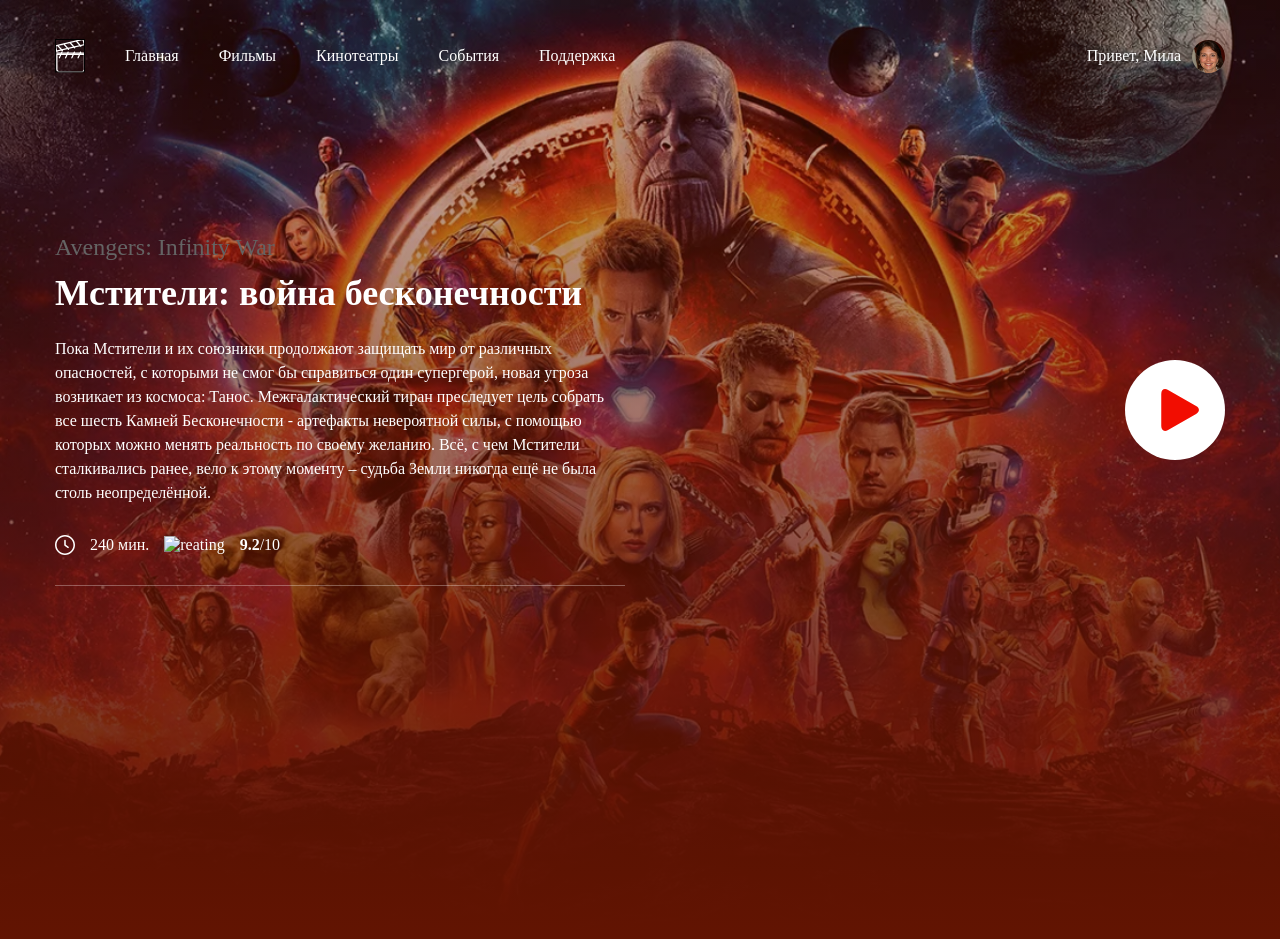
==== Cinema/index.html @ de807149 "first" ====
<!DOCTYPE html>
<html lang="ru">
<head>
    <meta charset="UTF-8">
    <meta name="viewport" content="width=device-width, initial-scale=1.0">
    <link rel="stylesheet" href="main.css">
    <link rel="stylesheet" href="normalize.css">
    <title>Кинотеатр</title>


</head>

<body>
    
    <header class="header">

        <img src="IMG/logo.svg" alt="logo">

        <nav class="nav-menu">

            <ul class="list">

                <li class="list-1">
                    <a href="">Главная</a>
                </li>

                <li class="list-1">
                    <a href="">Фильмы</a>
                </li>

                <li class="list-1">
                    <a href="">Кинотеатры</a>
                </li>

                <li class="list-1">
                    <a href="">События</a>
                </li>

                <li class="list-1">
                    <a href="">Поддержка</a>
                </li>

            </ul>

        </nav>

        <div class="user">

            <span>Привет, Мила</span>
            <img src="IMG/avatar.svg" alt="avatar" class="avatar">
        
        </div>

    </header>

    <section class="film">

        <div class="film-info">

                <span class="film-1">Avengers: Infinity War</span>
                <span class="film-name">Мстители: война бесконечности</span>
                <span class="film-text">Пока Мстители и их союзники продолжают защищать мир от различных опасностей, с
                    которыми не смог бы справиться один супергерой, новая угроза возникает из космоса: Танос.
                    Межгалактический тиран преследует цель собрать все шесть Камней Бесконечности - артефакты
                    невероятной силы, с помощью которых можно менять реальность по своему желанию. Всё, с чем Мстители
                    сталкивались ранее, вело к этому моменту – судьба Земли никогда ещё не была столь
                    неопределённой.</span>

                    <div class="clock-and-reating">
                    <img src="IMG/clock 1.svg" alt="clock-logo">
                    <span class="time-text">240 мин.</span>

                    <img src="IMG/imdb.svg" alt="reating">
                    <span class="reating"><b>9.2</b>/10</span>
                </div>
        </div>

            <div class="line">

            </div>

            <div class="choice">

            </div>

        </div>

            <a href="" class="play-button">
                <img src="IMG/play-button.svg" alt="play">
            </a>

            

    </section>

    
</body>

</html>
---- Cinema/main.css ----
body
{
    background-color: rgba(98, 20, 2, 1);
    min-height: 100vh;
    background: linear-gradient(0deg, rgb(98, 20, 2) 0%, rgba(98, 20, 2, 0.31) 95%), url(IMG/bg.png) no-repeat center top / cover; 
    font-family: Roboto;
}

.header
{
    display: flex;
    margin: auto;
    max-width: 1170px;
    align-items: center;
    justify-content: space-between;
    margin-top: 31px;
}

.list
{
    list-style-type: none;
    display: flex;
    margin-right: 25px;
    gap: 40px;

}

.nav-menu .list 
{
    list-style-type: none;

}

.list-1 a
{
    text-decoration: none;
    color: white;
}

.user
{
    color: white;
    display: flex;
    align-items: center;
    gap: 11px;
    margin-left: auto;
}

.film
{
    max-width: 1170px;         
    margin: 153px auto 0;      
    display: flex;
    flex-direction: row;
    justify-content: space-between; 
    align-items: center;       
}

.film-info
{
    display: flex;
    flex-direction: column;
}

.film-1 
{
    margin-bottom: 11px;
    font-size: 24px;
    color: rgb(100, 100, 100);
}

.film-name
{
    margin-bottom: 23px;
    font-weight: bold;
    font-size: 36px;
    color: white;
}

.film-text 
{
    max-width: 570px;
    font-size: 16px;
    line-height: 150%;
    color: white;
}

.play-button
{
    display: flex;
    align-items: center;
    justify-content: center;
    text-decoration: none; 
}

.clock-and-reating
{
    display: flex;
    align-items: center;
    gap: 15px;
    color: white;
    margin-top: 30px;
    padding-bottom: 30px; 
    border-bottom: 1px solid rgba(255, 255, 255, 0.3); 
    width: 100%;
}
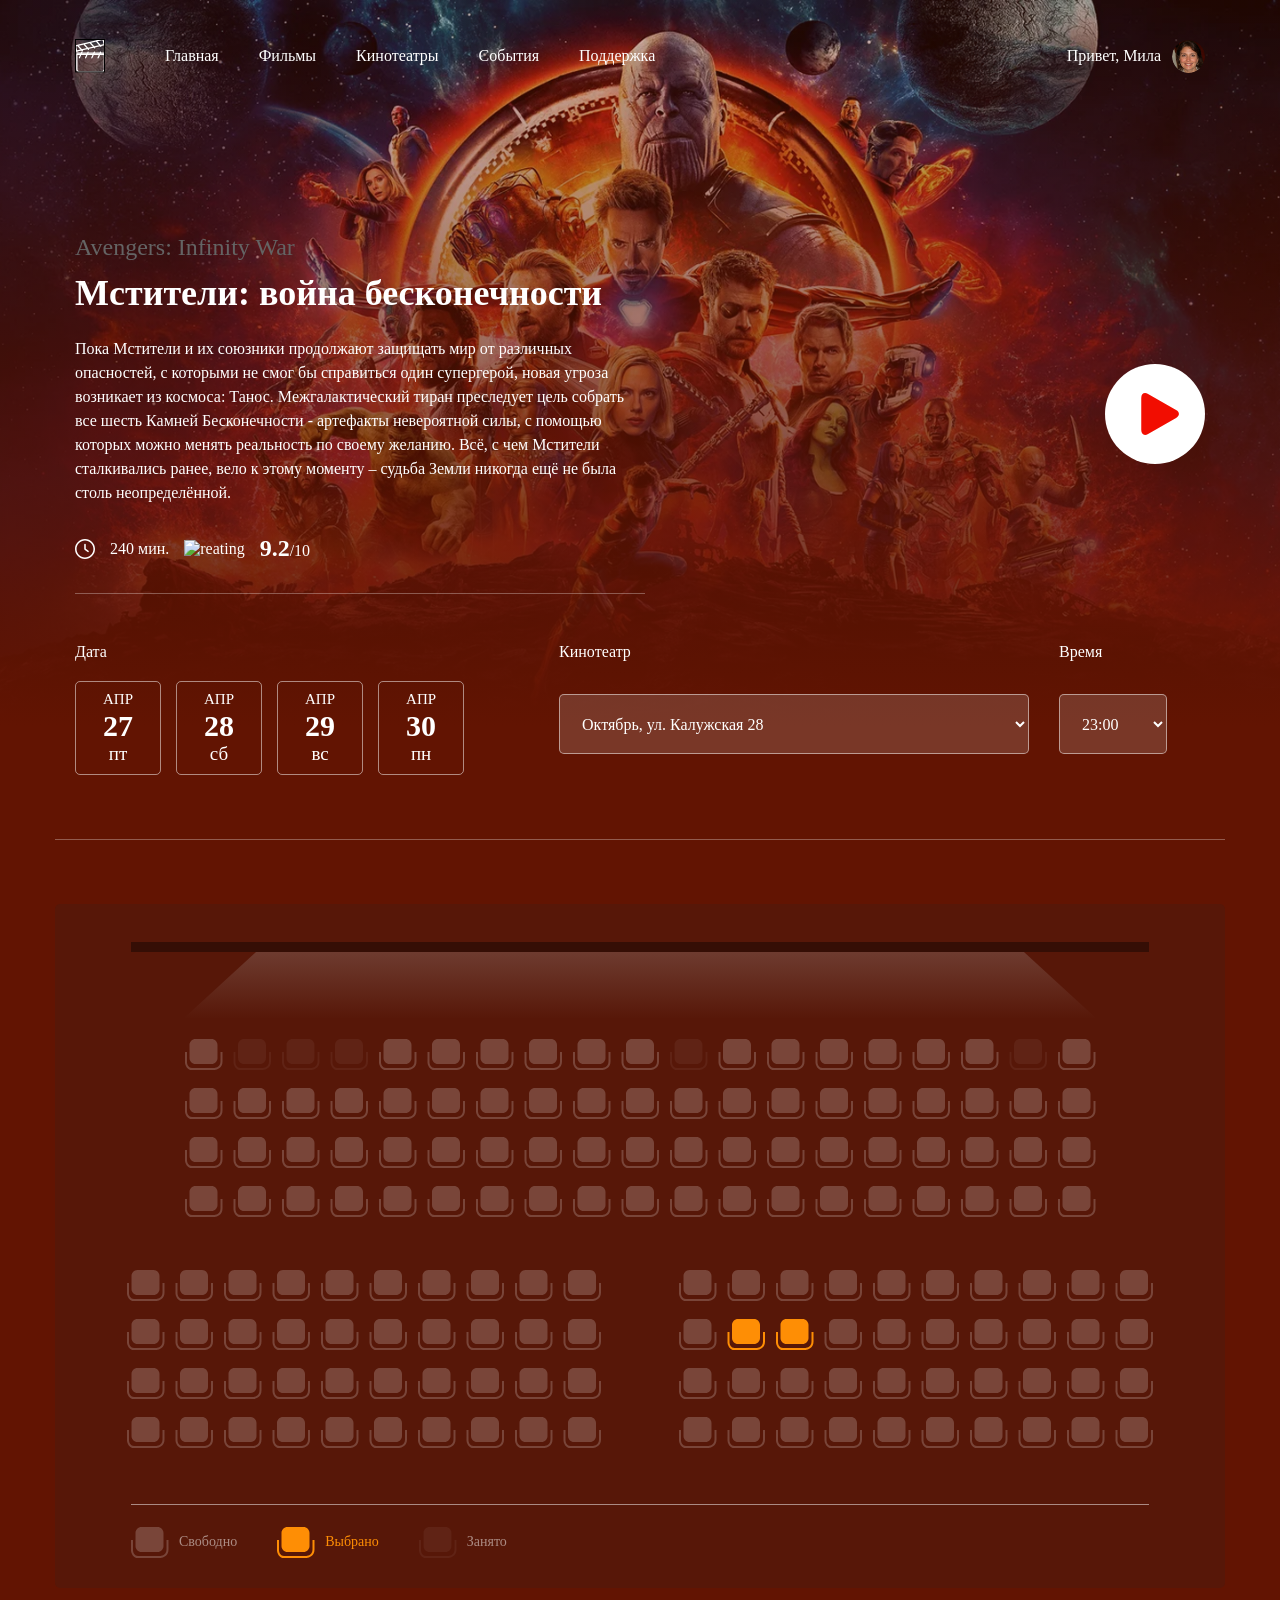
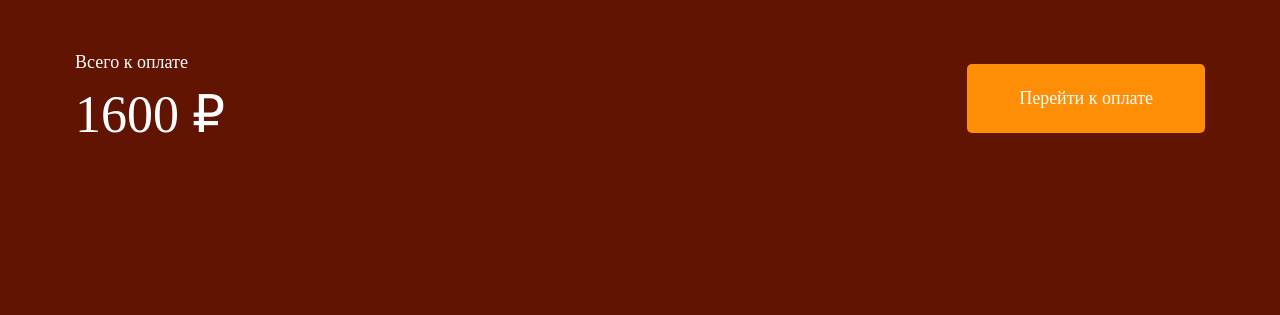
==== commit 34c776b1: "first" ====
--- a/Cinema/index.html
+++ b/Cinema/index.html
@@ -6,49 +6,57 @@
     <link rel="stylesheet" href="main.css">
     <link rel="stylesheet" href="normalize.css">
     <title>Кинотеатр</title>
-
-
 </head>
 
 <body>
-    
+
     <header class="header">
 
         <img src="IMG/logo.svg" alt="logo">
 
-        <nav class="nav-menu">
-
-            <ul class="list">
-
-                <li class="list-1">
-                    <a href="">Главная</a>
-                </li>
-
-                <li class="list-1">
-                    <a href="">Фильмы</a>
-                </li>
-
-                <li class="list-1">
-                    <a href="">Кинотеатры</a>
-                </li>
-
-                <li class="list-1">
-                    <a href="">События</a>
-                </li>
-
-                <li class="list-1">
-                    <a href="">Поддержка</a>
-                </li>
-
-            </ul>
-
-        </nav>
+        <input type="checkbox" id="burger-toggle" class="burger-toggle">
+
+        <label for="burger-toggle" class="burger">
+            <span></span>
+            <span></span>
+            <span></span>
+        </label>
+
+
+            <nav class="nav-menu">
+
+                <ul class="list">
+
+                    <li class="list-1">
+                        <a href="">Главная</a>
+                    </li>
+
+                    <li class="list-1">
+                        <a href="">Фильмы</a>
+                    </li>
+
+                    <li class="list-1">
+                        <a href="">Кинотеатры</a>
+                    </li>
+
+                    <li class="list-1">
+                        <a href="">События</a>
+                    </li>
+
+                    <li class="list-1">
+                        <a href="">Поддержка</a>
+                    </li>
+
+                </ul>
+
+            </nav>
+
 
         <div class="user">
 
             <span>Привет, Мила</span>
             <img src="IMG/avatar.svg" alt="avatar" class="avatar">
-        
+
         </div>
 
     </header>
@@ -57,43 +65,294 @@
 
         <div class="film-info">
 
-                <span class="film-1">Avengers: Infinity War</span>
-                <span class="film-name">Мстители: война бесконечности</span>
-                <span class="film-text">Пока Мстители и их союзники продолжают защищать мир от различных опасностей, с
-                    которыми не смог бы справиться один супергерой, новая угроза возникает из космоса: Танос.
-                    Межгалактический тиран преследует цель собрать все шесть Камней Бесконечности - артефакты
-                    невероятной силы, с помощью которых можно менять реальность по своему желанию. Всё, с чем Мстители
-                    сталкивались ранее, вело к этому моменту – судьба Земли никогда ещё не была столь
-                    неопределённой.</span>
-
-                    <div class="clock-and-reating">
-                    <img src="IMG/clock 1.svg" alt="clock-logo">
-                    <span class="time-text">240 мин.</span>
-
-                    <img src="IMG/imdb.svg" alt="reating">
-                    <span class="reating"><b>9.2</b>/10</span>
+            <span class="film-1">Avengers: Infinity War</span>
+            <span class="film-name">Мстители: война бесконечности</span>
+            <span class="film-text">Пока Мстители и их союзники продолжают защищать мир от различных опасностей, с
+                которыми не смог бы справиться один супергерой, новая угроза возникает из космоса: Танос.
+                Межгалактический тиран преследует цель собрать все шесть Камней Бесконечности - артефакты
+                невероятной силы, с помощью которых можно менять реальность по своему желанию. Всё, с чем Мстители
+                сталкивались ранее, вело к этому моменту – судьба Земли никогда ещё не была столь
+                неопределённой.</span>
+
+            <div class="clock-and-reating">
+                <img src="IMG/clock 1.svg" alt="clock-logo">
+                <span class="time-text">240 мин.</span>
+
+                <img src="IMG/imdb.svg" alt="reating">
+                <span class="reating"><b>9.2</b>/10</span>
+            </div>
+
+        </div>
+
+        <a href="" class="play-button">
+            <img src="IMG/play-button.svg" alt="play">
+        </a>
+
+    </section>
+
+    <section class="choice">
+
+        <div class="date">
+
+            <span class="date-title">Дата</span>
+
+            <div class="date-list">
+
+                <div class="date-item">
+                    <span class="date-month">АПР</span>
+                    <span class="date-number">27</span>
+                    <span class="date-day">пт</span>
                 </div>
-        </div>
-
-            <div class="line">
-
-            </div>
-
-            <div class="choice">
-
-            </div>
-
-        </div>
-
-            <a href="" class="play-button">
-                <img src="IMG/play-button.svg" alt="play">
-            </a>
-
-            
+
+                <div class="date-item">
+                    <span class="date-month">АПР</span>
+                    <span class="date-number">28</span>
+                    <span class="date-day">сб</span>
+                </div>
+
+                <div class="date-item">
+                    <span class="date-month">АПР</span>
+                    <span class="date-number">29</span>
+                    <span class="date-day">вс</span>
+                </div>
+
+                <div class="date-item">
+                    <span class="date-month">АПР</span>
+                    <span class="date-number">30</span>
+                    <span class="date-day">пн</span>
+                </div>
+
+            </div>
+
+        </div>
+
+        <div class="select-group">
+
+            <div class="select-item">
+                <span class="select-title">Кинотеатр</span>
+                <select class="select-cinema" name="cinema">
+                    <option>Октябрь, ул. Калужская 28</option>
+                    <option>Лодзь, ул. Ленина, 23</option>
+                    <option>Кит, ул. Дипсиково, 228</option>
+                    <option>Питушалгин, ул. Кумачёва-Савельево, 228</option>
+                </select>
+            </div>
+
+            <div class="select-item">
+                <span class="select-title">Время</span>
+                <select class="select-time" name="time">
+                    <option>23:00</option>
+                    <option>02:00</option>
+                    <option>15:00</option>
+                    <option>17:30</option>
+                </select>
+            </div>
+
+        </div>
 
     </section>
 
-    
+
+    <div class="scheme container">
+        <svg class="scheme__svg" viewBox="0 0 1170 600" fill="none" xmlns="http://www.w3.org/2000/svg">
+<path class="light" d="M128 115L201.04 48H968.96L1042 115H128Z" fill="url(#paint0_linear)"/>
+<line x1="76" y1="43" x2="1094" y2="43" stroke="black" stroke-opacity="0.39" stroke-width="10"/>
+<path d="M130 158.5C130 158.526 130.001 158.551 130.003 158.577C130.096 159.791 130.537 161.596 131.588 163.128C132.666 164.699 134.409 166 137 166H159.5C159.524 166 159.548 165.999 159.571 165.997C160.899 165.903 162.851 165.373 164.496 164.072C166.181 162.738 167.5 160.622 167.5 157.5V148H165.5V157.5C165.5 159.978 164.486 161.529 163.254 162.503C161.996 163.499 160.469 163.921 159.463 164H137C135.191 164 134.018 163.134 133.237 161.997C132.44 160.835 132.08 159.413 132 158.46V148H130V158.5ZM156.5 135H140.5C137.186 135 134.5 137.686 134.5 141V154C134.5 157.314 137.186 160 140.5 160H156.5C159.814 160 162.5 157.314 162.5 154V141C162.5 137.686 159.814 135 156.5 135Z"/>
+<path class="booked" d="M178.5 158.5C178.5 158.526 178.501 158.551 178.503 158.577C178.596 159.791 179.037 161.596 180.088 163.128C181.166 164.699 182.909 166 185.5 166H208C208.024 166 208.048 165.999 208.071 165.997C209.399 165.903 211.351 165.373 212.996 164.072C214.681 162.738 216 160.622 216 157.5V148H214V157.5C214 159.978 212.986 161.529 211.754 162.503C210.496 163.499 208.969 163.921 207.963 164H185.5C183.691 164 182.518 163.134 181.737 161.997C180.94 160.835 180.58 159.413 180.5 158.46V148H178.5V158.5ZM205 135H189C185.686 135 183 137.686 183 141V154C183 157.314 185.686 160 189 160H205C208.314 160 211 157.314 211 154V141C211 137.686 208.314 135 205 135Z"/>
+<path class="booked" d="M227 158.5C227 158.526 227.001 158.551 227.003 158.577C227.096 159.791 227.537 161.596 228.588 163.128C229.666 164.699 231.409 166 234 166H256.5C256.524 166 256.548 165.999 256.571 165.997C257.899 165.903 259.851 165.373 261.496 164.072C263.181 162.738 264.5 160.622 264.5 157.5V148H262.5V157.5C262.5 159.978 261.486 161.529 260.254 162.503C258.996 163.499 257.469 163.921 256.463 164H234C232.191 164 231.018 163.134 230.237 161.997C229.44 160.835 229.08 159.413 229 158.46V148H227V158.5ZM253.5 135H237.5C234.186 135 231.5 137.686 231.5 141V154C231.5 157.314 234.186 160 237.5 160H253.5C256.814 160 259.5 157.314 259.5 154V141C259.5 137.686 256.814 135 253.5 135Z"/>
+<path class="booked" d="M275.5 158.5C275.5 158.526 275.501 158.551 275.503 158.577C275.596 159.791 276.037 161.596 277.088 163.128C278.166 164.699 279.909 166 282.5 166H305C305.024 166 305.048 165.999 305.071 165.997C306.399 165.903 308.351 165.373 309.996 164.072C311.681 162.738 313 160.622 313 157.5V148H311V157.5C311 159.978 309.986 161.529 308.754 162.503C307.496 163.499 305.969 163.921 304.963 164H282.5C280.691 164 279.518 163.134 278.737 161.997C277.94 160.835 277.58 159.413 277.5 158.46V148H275.5V158.5ZM302 135H286C282.686 135 280 137.686 280 141V154C280 157.314 282.686 160 286 160H302C305.314 160 308 157.314 308 154V141C308 137.686 305.314 135 302 135Z"/>
+<path d="M324 158.5C324 158.526 324.001 158.551 324.003 158.577C324.096 159.791 324.537 161.596 325.588 163.128C326.666 164.699 328.409 166 331 166H353.5C353.524 166 353.548 165.999 353.571 165.997C354.899 165.903 356.851 165.373 358.496 164.072C360.181 162.738 361.5 160.622 361.5 157.5V148H359.5V157.5C359.5 159.978 358.486 161.529 357.254 162.503C355.996 163.499 354.469 163.921 353.463 164H331C329.191 164 328.018 163.134 327.237 161.997C326.44 160.835 326.08 159.413 326 158.46V148H324V158.5ZM350.5 135H334.5C331.186 135 328.5 137.686 328.5 141V154C328.5 157.314 331.186 160 334.5 160H350.5C353.814 160 356.5 157.314 356.5 154V141C356.5 137.686 353.814 135 350.5 135Z"/>
+<path d="M372.5 158.5C372.5 158.526 372.501 158.551 372.503 158.577C372.596 159.791 373.037 161.596 374.088 163.128C375.166 164.699 376.909 166 379.5 166H402C402.024 166 402.048 165.999 402.071 165.997C403.399 165.903 405.351 165.373 406.996 164.072C408.681 162.738 410 160.622 410 157.5V148H408V157.5C408 159.978 406.986 161.529 405.754 162.503C404.496 163.499 402.969 163.921 401.963 164H379.5C377.691 164 376.518 163.134 375.737 161.997C374.94 160.835 374.58 159.413 374.5 158.46V148H372.5V158.5ZM399 135H383C379.686 135 377 137.686 377 141V154C377 157.314 379.686 160 383 160H399C402.314 160 405 157.314 405 154V141C405 137.686 402.314 135 399 135Z"/>
+<path d="M421 158.5C421 158.526 421.001 158.551 421.003 158.577C421.096 159.791 421.537 161.596 422.588 163.128C423.666 164.699 425.409 166 428 166H450.5C450.524 166 450.548 165.999 450.571 165.997C451.899 165.903 453.851 165.373 455.496 164.072C457.181 162.738 458.5 160.622 458.5 157.5V148H456.5V157.5C456.5 159.978 455.486 161.529 454.254 162.503C452.996 163.499 451.469 163.921 450.463 164H428C426.191 164 425.018 163.134 424.237 161.997C423.44 160.835 423.08 159.413 423 158.46V148H421V158.5ZM447.5 135H431.5C428.186 135 425.5 137.686 425.5 141V154C425.5 157.314 428.186 160 431.5 160H447.5C450.814 160 453.5 157.314 453.5 154V141C453.5 137.686 450.814 135 447.5 135Z"/>
+<path d="M469.5 158.5C469.5 158.526 469.501 158.551 469.503 158.577C469.596 159.791 470.037 161.596 471.088 163.128C472.166 164.699 473.909 166 476.5 166H499C499.024 166 499.048 165.999 499.071 165.997C500.399 165.903 502.351 165.373 503.996 164.072C505.681 162.738 507 160.622 507 157.5V148H505V157.5C505 159.978 503.986 161.529 502.754 162.503C501.496 163.499 499.969 163.921 498.963 164H476.5C474.691 164 473.518 163.134 472.737 161.997C471.94 160.835 471.58 159.413 471.5 158.46V148H469.5V158.5ZM496 135H480C476.686 135 474 137.686 474 141V154C474 157.314 476.686 160 480 160H496C499.314 160 502 157.314 502 154V141C502 137.686 499.314 135 496 135Z"/>
+<path d="M518 158.5C518 158.526 518.001 158.551 518.003 158.577C518.096 159.791 518.537 161.596 519.588 163.128C520.666 164.699 522.409 166 525 166H547.5C547.524 166 547.548 165.999 547.571 165.997C548.899 165.903 550.851 165.373 552.496 164.072C554.181 162.738 555.5 160.622 555.5 157.5V148H553.5V157.5C553.5 159.978 552.486 161.529 551.254 162.503C549.996 163.499 548.469 163.921 547.463 164H525C523.191 164 522.018 163.134 521.237 161.997C520.44 160.835 520.08 159.413 520 158.46V148H518V158.5ZM544.5 135H528.5C525.186 135 522.5 137.686 522.5 141V154C522.5 157.314 525.186 160 528.5 160H544.5C547.814 160 550.5 157.314 550.5 154V141C550.5 137.686 547.814 135 544.5 135Z"/>
+<path d="M566.5 158.5C566.5 158.526 566.501 158.551 566.503 158.577C566.596 159.791 567.037 161.596 568.088 163.128C569.166 164.699 570.909 166 573.5 166H596C596.024 166 596.048 165.999 596.071 165.997C597.399 165.903 599.351 165.373 600.996 164.072C602.681 162.738 604 160.622 604 157.5V148H602V157.5C602 159.978 600.986 161.529 599.754 162.503C598.496 163.499 596.969 163.921 595.963 164H573.5C571.691 164 570.518 163.134 569.737 161.997C568.94 160.835 568.58 159.413 568.5 158.46V148H566.5V158.5ZM593 135H577C573.686 135 571 137.686 571 141V154C571 157.314 573.686 160 577 160H593C596.314 160 599 157.314 599 154V141C599 137.686 596.314 135 593 135Z"/>
+<path class="booked" d="M615 158.5C615 158.526 615.001 158.551 615.003 158.577C615.096 159.791 615.537 161.596 616.588 163.128C617.666 164.699 619.409 166 622 166H644.5C644.524 166 644.548 165.999 644.571 165.997C645.899 165.903 647.851 165.373 649.496 164.072C651.181 162.738 652.5 160.622 652.5 157.5V148H650.5V157.5C650.5 159.978 649.486 161.529 648.254 162.503C646.996 163.499 645.469 163.921 644.463 164H622C620.191 164 619.018 163.134 618.237 161.997C617.44 160.835 617.08 159.413 617 158.46V148H615V158.5ZM641.5 135H625.5C622.186 135 619.5 137.686 619.5 141V154C619.5 157.314 622.186 160 625.5 160H641.5C644.814 160 647.5 157.314 647.5 154V141C647.5 137.686 644.814 135 641.5 135Z"/>
+<path d="M663.5 158.5C663.5 158.526 663.501 158.551 663.503 158.577C663.596 159.791 664.037 161.596 665.088 163.128C666.166 164.699 667.909 166 670.5 166H693C693.024 166 693.048 165.999 693.071 165.997C694.399 165.903 696.351 165.373 697.996 164.072C699.681 162.738 701 160.622 701 157.5V148H699V157.5C699 159.978 697.986 161.529 696.754 162.503C695.496 163.499 693.969 163.921 692.963 164H670.5C668.691 164 667.518 163.134 666.737 161.997C665.94 160.835 665.58 159.413 665.5 158.46V148H663.5V158.5ZM690 135H674C670.686 135 668 137.686 668 141V154C668 157.314 670.686 160 674 160H690C693.314 160 696 157.314 696 154V141C696 137.686 693.314 135 690 135Z"/>
+<path d="M712 158.5C712 158.526 712.001 158.551 712.003 158.577C712.096 159.791 712.537 161.596 713.588 163.128C714.666 164.699 716.409 166 719 166H741.5C741.524 166 741.548 165.999 741.571 165.997C742.899 165.903 744.851 165.373 746.496 164.072C748.181 162.738 749.5 160.622 749.5 157.5V148H747.5V157.5C747.5 159.978 746.486 161.529 745.254 162.503C743.996 163.499 742.469 163.921 741.463 164H719C717.191 164 716.018 163.134 715.237 161.997C714.44 160.835 714.08 159.413 714 158.46V148H712V158.5ZM738.5 135H722.5C719.186 135 716.5 137.686 716.5 141V154C716.5 157.314 719.186 160 722.5 160H738.5C741.814 160 744.5 157.314 744.5 154V141C744.5 137.686 741.814 135 738.5 135Z"/>
+<path d="M760.5 158.5C760.5 158.526 760.501 158.551 760.503 158.577C760.596 159.791 761.037 161.596 762.088 163.128C763.166 164.699 764.909 166 767.5 166H790C790.024 166 790.048 165.999 790.071 165.997C791.399 165.903 793.351 165.373 794.996 164.072C796.681 162.738 798 160.622 798 157.5V148H796V157.5C796 159.978 794.986 161.529 793.754 162.503C792.496 163.499 790.969 163.921 789.963 164H767.5C765.691 164 764.518 163.134 763.737 161.997C762.94 160.835 762.58 159.413 762.5 158.46V148H760.5V158.5ZM787 135H771C767.686 135 765 137.686 765 141V154C765 157.314 767.686 160 771 160H787C790.314 160 793 157.314 793 154V141C793 137.686 790.314 135 787 135Z"/>
+<path d="M809 158.5C809 158.526 809.001 158.551 809.003 158.577C809.096 159.791 809.537 161.596 810.588 163.128C811.666 164.699 813.409 166 816 166H838.5C838.524 166 838.548 165.999 838.571 165.997C839.899 165.903 841.851 165.373 843.496 164.072C845.181 162.738 846.5 160.622 846.5 157.5V148H844.5V157.5C844.5 159.978 843.486 161.529 842.254 162.503C840.996 163.499 839.469 163.921 838.463 164H816C814.191 164 813.018 163.134 812.237 161.997C811.44 160.835 811.08 159.413 811 158.46V148H809V158.5ZM835.5 135H819.5C816.186 135 813.5 137.686 813.5 141V154C813.5 157.314 816.186 160 819.5 160H835.5C838.814 160 841.5 157.314 841.5 154V141C841.5 137.686 838.814 135 835.5 135Z"/>
+<path d="M857.5 158.5C857.5 158.526 857.501 158.551 857.503 158.577C857.596 159.791 858.037 161.596 859.088 163.128C860.166 164.699 861.909 166 864.5 166H887C887.024 166 887.048 165.999 887.071 165.997C888.399 165.903 890.351 165.373 891.996 164.072C893.681 162.738 895 160.622 895 157.5V148H893V157.5C893 159.978 891.986 161.529 890.754 162.503C889.496 163.499 887.969 163.921 886.963 164H864.5C862.691 164 861.518 163.134 860.737 161.997C859.94 160.835 859.58 159.413 859.5 158.46V148H857.5V158.5ZM884 135H868C864.686 135 862 137.686 862 141V154C862 157.314 864.686 160 868 160H884C887.314 160 890 157.314 890 154V141C890 137.686 887.314 135 884 135Z"/>
+<path d="M906 158.5C906 158.526 906.001 158.551 906.003 158.577C906.096 159.791 906.537 161.596 907.588 163.128C908.666 164.699 910.409 166 913 166H935.5C935.524 166 935.548 165.999 935.571 165.997C936.899 165.903 938.851 165.373 940.496 164.072C942.181 162.738 943.5 160.622 943.5 157.5V148H941.5V157.5C941.5 159.978 940.486 161.529 939.254 162.503C937.996 163.499 936.469 163.921 935.463 164H913C911.191 164 910.018 163.134 909.237 161.997C908.44 160.835 908.08 159.413 908 158.46V148H906V158.5ZM932.5 135H916.5C913.186 135 910.5 137.686 910.5 141V154C910.5 157.314 913.186 160 916.5 160H932.5C935.814 160 938.5 157.314 938.5 154V141C938.5 137.686 935.814 135 932.5 135Z"/>
+<path class="booked" d="M954.5 158.5C954.5 158.526 954.501 158.551 954.503 158.577C954.596 159.791 955.037 161.596 956.088 163.128C957.166 164.699 958.909 166 961.5 166H984C984.024 166 984.048 165.999 984.071 165.997C985.399 165.903 987.351 165.373 988.996 164.072C990.681 162.738 992 160.622 992 157.5V148H990V157.5C990 159.978 988.986 161.529 987.754 162.503C986.496 163.499 984.969 163.921 983.963 164H961.5C959.691 164 958.518 163.134 957.737 161.997C956.94 160.835 956.58 159.413 956.5 158.46V148H954.5V158.5ZM981 135H965C961.686 135 959 137.686 959 141V154C959 157.314 961.686 160 965 160H981C984.314 160 987 157.314 987 154V141C987 137.686 984.314 135 981 135Z"/>
+<path d="M1003 158.5C1003 158.526 1003 158.551 1003 158.577C1003.1 159.791 1003.54 161.596 1004.59 163.128C1005.67 164.699 1007.41 166 1010 166H1032.5C1032.52 166 1032.55 165.999 1032.57 165.997C1033.9 165.903 1035.85 165.373 1037.5 164.072C1039.18 162.738 1040.5 160.622 1040.5 157.5V148H1038.5V157.5C1038.5 159.978 1037.49 161.529 1036.25 162.503C1035 163.499 1033.47 163.921 1032.46 164H1010C1008.19 164 1007.02 163.134 1006.24 161.997C1005.44 160.835 1005.08 159.413 1005 158.46V148H1003V158.5ZM1029.5 135H1013.5C1010.19 135 1007.5 137.686 1007.5 141V154C1007.5 157.314 1010.19 160 1013.5 160H1029.5C1032.81 160 1035.5 157.314 1035.5 154V141C1035.5 137.686 1032.81 135 1029.5 135Z"/>
+<path d="M130 207.5C130 207.526 130.001 207.551 130.003 207.577C130.096 208.791 130.537 210.596 131.588 212.128C132.666 213.699 134.409 215 137 215H159.5C159.524 215 159.548 214.999 159.571 214.997C160.899 214.903 162.851 214.373 164.496 213.072C166.181 211.738 167.5 209.622 167.5 206.5V197H165.5V206.5C165.5 208.978 164.486 210.529 163.254 211.503C161.996 212.499 160.469 212.921 159.463 213H137C135.191 213 134.018 212.134 133.237 210.997C132.44 209.835 132.08 208.413 132 207.46V197H130V207.5ZM156.5 184H140.5C137.186 184 134.5 186.686 134.5 190V203C134.5 206.314 137.186 209 140.5 209H156.5C159.814 209 162.5 206.314 162.5 203V190C162.5 186.686 159.814 184 156.5 184Z"/>
+<path d="M178.5 207.5C178.5 207.526 178.501 207.551 178.503 207.577C178.596 208.791 179.037 210.596 180.088 212.128C181.166 213.699 182.909 215 185.5 215H208C208.024 215 208.048 214.999 208.071 214.997C209.399 214.903 211.351 214.373 212.996 213.072C214.681 211.738 216 209.622 216 206.5V197H214V206.5C214 208.978 212.986 210.529 211.754 211.503C210.496 212.499 208.969 212.921 207.963 213H185.5C183.691 213 182.518 212.134 181.737 210.997C180.94 209.835 180.58 208.413 180.5 207.46V197H178.5V207.5ZM205 184H189C185.686 184 183 186.686 183 190V203C183 206.314 185.686 209 189 209H205C208.314 209 211 206.314 211 203V190C211 186.686 208.314 184 205 184Z"/>
+<path d="M227 207.5C227 207.526 227.001 207.551 227.003 207.577C227.096 208.791 227.537 210.596 228.588 212.128C229.666 213.699 231.409 215 234 215H256.5C256.524 215 256.548 214.999 256.571 214.997C257.899 214.903 259.851 214.373 261.496 213.072C263.181 211.738 264.5 209.622 264.5 206.5V197H262.5V206.5C262.5 208.978 261.486 210.529 260.254 211.503C258.996 212.499 257.469 212.921 256.463 213H234C232.191 213 231.018 212.134 230.237 210.997C229.44 209.835 229.08 208.413 229 207.46V197H227V207.5ZM253.5 184H237.5C234.186 184 231.5 186.686 231.5 190V203C231.5 206.314 234.186 209 237.5 209H253.5C256.814 209 259.5 206.314 259.5 203V190C259.5 186.686 256.814 184 253.5 184Z"/>
+<path d="M275.5 207.5C275.5 207.526 275.501 207.551 275.503 207.577C275.596 208.791 276.037 210.596 277.088 212.128C278.166 213.699 279.909 215 282.5 215H305C305.024 215 305.048 214.999 305.071 214.997C306.399 214.903 308.351 214.373 309.996 213.072C311.681 211.738 313 209.622 313 206.5V197H311V206.5C311 208.978 309.986 210.529 308.754 211.503C307.496 212.499 305.969 212.921 304.963 213H282.5C280.691 213 279.518 212.134 278.737 210.997C277.94 209.835 277.58 208.413 277.5 207.46V197H275.5V207.5ZM302 184H286C282.686 184 280 186.686 280 190V203C280 206.314 282.686 209 286 209H302C305.314 209 308 206.314 308 203V190C308 186.686 305.314 184 302 184Z"/>
+<path d="M324 207.5C324 207.526 324.001 207.551 324.003 207.577C324.096 208.791 324.537 210.596 325.588 212.128C326.666 213.699 328.409 215 331 215H353.5C353.524 215 353.548 214.999 353.571 214.997C354.899 214.903 356.851 214.373 358.496 213.072C360.181 211.738 361.5 209.622 361.5 206.5V197H359.5V206.5C359.5 208.978 358.486 210.529 357.254 211.503C355.996 212.499 354.469 212.921 353.463 213H331C329.191 213 328.018 212.134 327.237 210.997C326.44 209.835 326.08 208.413 326 207.46V197H324V207.5ZM350.5 184H334.5C331.186 184 328.5 186.686 328.5 190V203C328.5 206.314 331.186 209 334.5 209H350.5C353.814 209 356.5 206.314 356.5 203V190C356.5 186.686 353.814 184 350.5 184Z"/>
+<path d="M372.5 207.5C372.5 207.526 372.501 207.551 372.503 207.577C372.596 208.791 373.037 210.596 374.088 212.128C375.166 213.699 376.909 215 379.5 215H402C402.024 215 402.048 214.999 402.071 214.997C403.399 214.903 405.351 214.373 406.996 213.072C408.681 211.738 410 209.622 410 206.5V197H408V206.5C408 208.978 406.986 210.529 405.754 211.503C404.496 212.499 402.969 212.921 401.963 213H379.5C377.691 213 376.518 212.134 375.737 210.997C374.94 209.835 374.58 208.413 374.5 207.46V197H372.5V207.5ZM399 184H383C379.686 184 377 186.686 377 190V203C377 206.314 379.686 209 383 209H399C402.314 209 405 206.314 405 203V190C405 186.686 402.314 184 399 184Z"/>
+<path d="M421 207.5C421 207.526 421.001 207.551 421.003 207.577C421.096 208.791 421.537 210.596 422.588 212.128C423.666 213.699 425.409 215 428 215H450.5C450.524 215 450.548 214.999 450.571 214.997C451.899 214.903 453.851 214.373 455.496 213.072C457.181 211.738 458.5 209.622 458.5 206.5V197H456.5V206.5C456.5 208.978 455.486 210.529 454.254 211.503C452.996 212.499 451.469 212.921 450.463 213H428C426.191 213 425.018 212.134 424.237 210.997C423.44 209.835 423.08 208.413 423 207.46V197H421V207.5ZM447.5 184H431.5C428.186 184 425.5 186.686 425.5 190V203C425.5 206.314 428.186 209 431.5 209H447.5C450.814 209 453.5 206.314 453.5 203V190C453.5 186.686 450.814 184 447.5 184Z"/>
+<path d="M469.5 207.5C469.5 207.526 469.501 207.551 469.503 207.577C469.596 208.791 470.037 210.596 471.088 212.128C472.166 213.699 473.909 215 476.5 215H499C499.024 215 499.048 214.999 499.071 214.997C500.399 214.903 502.351 214.373 503.996 213.072C505.681 211.738 507 209.622 507 206.5V197H505V206.5C505 208.978 503.986 210.529 502.754 211.503C501.496 212.499 499.969 212.921 498.963 213H476.5C474.691 213 473.518 212.134 472.737 210.997C471.94 209.835 471.58 208.413 471.5 207.46V197H469.5V207.5ZM496 184H480C476.686 184 474 186.686 474 190V203C474 206.314 476.686 209 480 209H496C499.314 209 502 206.314 502 203V190C502 186.686 499.314 184 496 184Z"/>
+<path d="M518 207.5C518 207.526 518.001 207.551 518.003 207.577C518.096 208.791 518.537 210.596 519.588 212.128C520.666 213.699 522.409 215 525 215H547.5C547.524 215 547.548 214.999 547.571 214.997C548.899 214.903 550.851 214.373 552.496 213.072C554.181 211.738 555.5 209.622 555.5 206.5V197H553.5V206.5C553.5 208.978 552.486 210.529 551.254 211.503C549.996 212.499 548.469 212.921 547.463 213H525C523.191 213 522.018 212.134 521.237 210.997C520.44 209.835 520.08 208.413 520 207.46V197H518V207.5ZM544.5 184H528.5C525.186 184 522.5 186.686 522.5 190V203C522.5 206.314 525.186 209 528.5 209H544.5C547.814 209 550.5 206.314 550.5 203V190C550.5 186.686 547.814 184 544.5 184Z"/>
+<path d="M566.5 207.5C566.5 207.526 566.501 207.551 566.503 207.577C566.596 208.791 567.037 210.596 568.088 212.128C569.166 213.699 570.909 215 573.5 215H596C596.024 215 596.048 214.999 596.071 214.997C597.399 214.903 599.351 214.373 600.996 213.072C602.681 211.738 604 209.622 604 206.5V197H602V206.5C602 208.978 600.986 210.529 599.754 211.503C598.496 212.499 596.969 212.921 595.963 213H573.5C571.691 213 570.518 212.134 569.737 210.997C568.94 209.835 568.58 208.413 568.5 207.46V197H566.5V207.5ZM593 184H577C573.686 184 571 186.686 571 190V203C571 206.314 573.686 209 577 209H593C596.314 209 599 206.314 599 203V190C599 186.686 596.314 184 593 184Z"/>
+<path d="M615 207.5C615 207.526 615.001 207.551 615.003 207.577C615.096 208.791 615.537 210.596 616.588 212.128C617.666 213.699 619.409 215 622 215H644.5C644.524 215 644.548 214.999 644.571 214.997C645.899 214.903 647.851 214.373 649.496 213.072C651.181 211.738 652.5 209.622 652.5 206.5V197H650.5V206.5C650.5 208.978 649.486 210.529 648.254 211.503C646.996 212.499 645.469 212.921 644.463 213H622C620.191 213 619.018 212.134 618.237 210.997C617.44 209.835 617.08 208.413 617 207.46V197H615V207.5ZM641.5 184H625.5C622.186 184 619.5 186.686 619.5 190V203C619.5 206.314 622.186 209 625.5 209H641.5C644.814 209 647.5 206.314 647.5 203V190C647.5 186.686 644.814 184 641.5 184Z"/>
+<path d="M663.5 207.5C663.5 207.526 663.501 207.551 663.503 207.577C663.596 208.791 664.037 210.596 665.088 212.128C666.166 213.699 667.909 215 670.5 215H693C693.024 215 693.048 214.999 693.071 214.997C694.399 214.903 696.351 214.373 697.996 213.072C699.681 211.738 701 209.622 701 206.5V197H699V206.5C699 208.978 697.986 210.529 696.754 211.503C695.496 212.499 693.969 212.921 692.963 213H670.5C668.691 213 667.518 212.134 666.737 210.997C665.94 209.835 665.58 208.413 665.5 207.46V197H663.5V207.5ZM690 184H674C670.686 184 668 186.686 668 190V203C668 206.314 670.686 209 674 209H690C693.314 209 696 206.314 696 203V190C696 186.686 693.314 184 690 184Z"/>
+<path d="M712 207.5C712 207.526 712.001 207.551 712.003 207.577C712.096 208.791 712.537 210.596 713.588 212.128C714.666 213.699 716.409 215 719 215H741.5C741.524 215 741.548 214.999 741.571 214.997C742.899 214.903 744.851 214.373 746.496 213.072C748.181 211.738 749.5 209.622 749.5 206.5V197H747.5V206.5C747.5 208.978 746.486 210.529 745.254 211.503C743.996 212.499 742.469 212.921 741.463 213H719C717.191 213 716.018 212.134 715.237 210.997C714.44 209.835 714.08 208.413 714 207.46V197H712V207.5ZM738.5 184H722.5C719.186 184 716.5 186.686 716.5 190V203C716.5 206.314 719.186 209 722.5 209H738.5C741.814 209 744.5 206.314 744.5 203V190C744.5 186.686 741.814 184 738.5 184Z"/>
+<path d="M760.5 207.5C760.5 207.526 760.501 207.551 760.503 207.577C760.596 208.791 761.037 210.596 762.088 212.128C763.166 213.699 764.909 215 767.5 215H790C790.024 215 790.048 214.999 790.071 214.997C791.399 214.903 793.351 214.373 794.996 213.072C796.681 211.738 798 209.622 798 206.5V197H796V206.5C796 208.978 794.986 210.529 793.754 211.503C792.496 212.499 790.969 212.921 789.963 213H767.5C765.691 213 764.518 212.134 763.737 210.997C762.94 209.835 762.58 208.413 762.5 207.46V197H760.5V207.5ZM787 184H771C767.686 184 765 186.686 765 190V203C765 206.314 767.686 209 771 209H787C790.314 209 793 206.314 793 203V190C793 186.686 790.314 184 787 184Z"/>
+<path d="M809 207.5C809 207.526 809.001 207.551 809.003 207.577C809.096 208.791 809.537 210.596 810.588 212.128C811.666 213.699 813.409 215 816 215H838.5C838.524 215 838.548 214.999 838.571 214.997C839.899 214.903 841.851 214.373 843.496 213.072C845.181 211.738 846.5 209.622 846.5 206.5V197H844.5V206.5C844.5 208.978 843.486 210.529 842.254 211.503C840.996 212.499 839.469 212.921 838.463 213H816C814.191 213 813.018 212.134 812.237 210.997C811.44 209.835 811.08 208.413 811 207.46V197H809V207.5ZM835.5 184H819.5C816.186 184 813.5 186.686 813.5 190V203C813.5 206.314 816.186 209 819.5 209H835.5C838.814 209 841.5 206.314 841.5 203V190C841.5 186.686 838.814 184 835.5 184Z"/>
+<path d="M857.5 207.5C857.5 207.526 857.501 207.551 857.503 207.577C857.596 208.791 858.037 210.596 859.088 212.128C860.166 213.699 861.909 215 864.5 215H887C887.024 215 887.048 214.999 887.071 214.997C888.399 214.903 890.351 214.373 891.996 213.072C893.681 211.738 895 209.622 895 206.5V197H893V206.5C893 208.978 891.986 210.529 890.754 211.503C889.496 212.499 887.969 212.921 886.963 213H864.5C862.691 213 861.518 212.134 860.737 210.997C859.94 209.835 859.58 208.413 859.5 207.46V197H857.5V207.5ZM884 184H868C864.686 184 862 186.686 862 190V203C862 206.314 864.686 209 868 209H884C887.314 209 890 206.314 890 203V190C890 186.686 887.314 184 884 184Z"/>
+<path d="M906 207.5C906 207.526 906.001 207.551 906.003 207.577C906.096 208.791 906.537 210.596 907.588 212.128C908.666 213.699 910.409 215 913 215H935.5C935.524 215 935.548 214.999 935.571 214.997C936.899 214.903 938.851 214.373 940.496 213.072C942.181 211.738 943.5 209.622 943.5 206.5V197H941.5V206.5C941.5 208.978 940.486 210.529 939.254 211.503C937.996 212.499 936.469 212.921 935.463 213H913C911.191 213 910.018 212.134 909.237 210.997C908.44 209.835 908.08 208.413 908 207.46V197H906V207.5ZM932.5 184H916.5C913.186 184 910.5 186.686 910.5 190V203C910.5 206.314 913.186 209 916.5 209H932.5C935.814 209 938.5 206.314 938.5 203V190C938.5 186.686 935.814 184 932.5 184Z"/>
+<path d="M954.5 207.5C954.5 207.526 954.501 207.551 954.503 207.577C954.596 208.791 955.037 210.596 956.088 212.128C957.166 213.699 958.909 215 961.5 215H984C984.024 215 984.048 214.999 984.071 214.997C985.399 214.903 987.351 214.373 988.996 213.072C990.681 211.738 992 209.622 992 206.5V197H990V206.5C990 208.978 988.986 210.529 987.754 211.503C986.496 212.499 984.969 212.921 983.963 213H961.5C959.691 213 958.518 212.134 957.737 210.997C956.94 209.835 956.58 208.413 956.5 207.46V197H954.5V207.5ZM981 184H965C961.686 184 959 186.686 959 190V203C959 206.314 961.686 209 965 209H981C984.314 209 987 206.314 987 203V190C987 186.686 984.314 184 981 184Z"/>
+<path d="M1003 207.5C1003 207.526 1003 207.551 1003 207.577C1003.1 208.791 1003.54 210.596 1004.59 212.128C1005.67 213.699 1007.41 215 1010 215H1032.5C1032.52 215 1032.55 214.999 1032.57 214.997C1033.9 214.903 1035.85 214.373 1037.5 213.072C1039.18 211.738 1040.5 209.622 1040.5 206.5V197H1038.5V206.5C1038.5 208.978 1037.49 210.529 1036.25 211.503C1035 212.499 1033.47 212.921 1032.46 213H1010C1008.19 213 1007.02 212.134 1006.24 210.997C1005.44 209.835 1005.08 208.413 1005 207.46V197H1003V207.5ZM1029.5 184H1013.5C1010.19 184 1007.5 186.686 1007.5 190V203C1007.5 206.314 1010.19 209 1013.5 209H1029.5C1032.81 209 1035.5 206.314 1035.5 203V190C1035.5 186.686 1032.81 184 1029.5 184Z"/>
+<path d="M130 256.5C130 256.526 130.001 256.551 130.003 256.577C130.096 257.791 130.537 259.596 131.588 261.128C132.666 262.699 134.409 264 137 264H159.5C159.524 264 159.548 263.999 159.571 263.997C160.899 263.903 162.851 263.373 164.496 262.072C166.181 260.738 167.5 258.622 167.5 255.5V246H165.5V255.5C165.5 257.978 164.486 259.529 163.254 260.503C161.996 261.499 160.469 261.921 159.463 262H137C135.191 262 134.018 261.134 133.237 259.997C132.44 258.835 132.08 257.413 132 256.46V246H130V256.5ZM156.5 233H140.5C137.186 233 134.5 235.686 134.5 239V252C134.5 255.314 137.186 258 140.5 258H156.5C159.814 258 162.5 255.314 162.5 252V239C162.5 235.686 159.814 233 156.5 233Z"/>
+<path d="M178.5 256.5C178.5 256.526 178.501 256.551 178.503 256.577C178.596 257.791 179.037 259.596 180.088 261.128C181.166 262.699 182.909 264 185.5 264H208C208.024 264 208.048 263.999 208.071 263.997C209.399 263.903 211.351 263.373 212.996 262.072C214.681 260.738 216 258.622 216 255.5V246H214V255.5C214 257.978 212.986 259.529 211.754 260.503C210.496 261.499 208.969 261.921 207.963 262H185.5C183.691 262 182.518 261.134 181.737 259.997C180.94 258.835 180.58 257.413 180.5 256.46V246H178.5V256.5ZM205 233H189C185.686 233 183 235.686 183 239V252C183 255.314 185.686 258 189 258H205C208.314 258 211 255.314 211 252V239C211 235.686 208.314 233 205 233Z"/>
+<path d="M227 256.5C227 256.526 227.001 256.551 227.003 256.577C227.096 257.791 227.537 259.596 228.588 261.128C229.666 262.699 231.409 264 234 264H256.5C256.524 264 256.548 263.999 256.571 263.997C257.899 263.903 259.851 263.373 261.496 262.072C263.181 260.738 264.5 258.622 264.5 255.5V246H262.5V255.5C262.5 257.978 261.486 259.529 260.254 260.503C258.996 261.499 257.469 261.921 256.463 262H234C232.191 262 231.018 261.134 230.237 259.997C229.44 258.835 229.08 257.413 229 256.46V246H227V256.5ZM253.5 233H237.5C234.186 233 231.5 235.686 231.5 239V252C231.5 255.314 234.186 258 237.5 258H253.5C256.814 258 259.5 255.314 259.5 252V239C259.5 235.686 256.814 233 253.5 233Z"/>
+<path d="M275.5 256.5C275.5 256.526 275.501 256.551 275.503 256.577C275.596 257.791 276.037 259.596 277.088 261.128C278.166 262.699 279.909 264 282.5 264H305C305.024 264 305.048 263.999 305.071 263.997C306.399 263.903 308.351 263.373 309.996 262.072C311.681 260.738 313 258.622 313 255.5V246H311V255.5C311 257.978 309.986 259.529 308.754 260.503C307.496 261.499 305.969 261.921 304.963 262H282.5C280.691 262 279.518 261.134 278.737 259.997C277.94 258.835 277.58 257.413 277.5 256.46V246H275.5V256.5ZM302 233H286C282.686 233 280 235.686 280 239V252C280 255.314 282.686 258 286 258H302C305.314 258 308 255.314 308 252V239C308 235.686 305.314 233 302 233Z"/>
+<path d="M324 256.5C324 256.526 324.001 256.551 324.003 256.577C324.096 257.791 324.537 259.596 325.588 261.128C326.666 262.699 328.409 264 331 264H353.5C353.524 264 353.548 263.999 353.571 263.997C354.899 263.903 356.851 263.373 358.496 262.072C360.181 260.738 361.5 258.622 361.5 255.5V246H359.5V255.5C359.5 257.978 358.486 259.529 357.254 260.503C355.996 261.499 354.469 261.921 353.463 262H331C329.191 262 328.018 261.134 327.237 259.997C326.44 258.835 326.08 257.413 326 256.46V246H324V256.5ZM350.5 233H334.5C331.186 233 328.5 235.686 328.5 239V252C328.5 255.314 331.186 258 334.5 258H350.5C353.814 258 356.5 255.314 356.5 252V239C356.5 235.686 353.814 233 350.5 233Z"/>
+<path d="M372.5 256.5C372.5 256.526 372.501 256.551 372.503 256.577C372.596 257.791 373.037 259.596 374.088 261.128C375.166 262.699 376.909 264 379.5 264H402C402.024 264 402.048 263.999 402.071 263.997C403.399 263.903 405.351 263.373 406.996 262.072C408.681 260.738 410 258.622 410 255.5V246H408V255.5C408 257.978 406.986 259.529 405.754 260.503C404.496 261.499 402.969 261.921 401.963 262H379.5C377.691 262 376.518 261.134 375.737 259.997C374.94 258.835 374.58 257.413 374.5 256.46V246H372.5V256.5ZM399 233H383C379.686 233 377 235.686 377 239V252C377 255.314 379.686 258 383 258H399C402.314 258 405 255.314 405 252V239C405 235.686 402.314 233 399 233Z"/>
+<path d="M421 256.5C421 256.526 421.001 256.551 421.003 256.577C421.096 257.791 421.537 259.596 422.588 261.128C423.666 262.699 425.409 264 428 264H450.5C450.524 264 450.548 263.999 450.571 263.997C451.899 263.903 453.851 263.373 455.496 262.072C457.181 260.738 458.5 258.622 458.5 255.5V246H456.5V255.5C456.5 257.978 455.486 259.529 454.254 260.503C452.996 261.499 451.469 261.921 450.463 262H428C426.191 262 425.018 261.134 424.237 259.997C423.44 258.835 423.08 257.413 423 256.46V246H421V256.5ZM447.5 233H431.5C428.186 233 425.5 235.686 425.5 239V252C425.5 255.314 428.186 258 431.5 258H447.5C450.814 258 453.5 255.314 453.5 252V239C453.5 235.686 450.814 233 447.5 233Z"/>
+<path d="M469.5 256.5C469.5 256.526 469.501 256.551 469.503 256.577C469.596 257.791 470.037 259.596 471.088 261.128C472.166 262.699 473.909 264 476.5 264H499C499.024 264 499.048 263.999 499.071 263.997C500.399 263.903 502.351 263.373 503.996 262.072C505.681 260.738 507 258.622 507 255.5V246H505V255.5C505 257.978 503.986 259.529 502.754 260.503C501.496 261.499 499.969 261.921 498.963 262H476.5C474.691 262 473.518 261.134 472.737 259.997C471.94 258.835 471.58 257.413 471.5 256.46V246H469.5V256.5ZM496 233H480C476.686 233 474 235.686 474 239V252C474 255.314 476.686 258 480 258H496C499.314 258 502 255.314 502 252V239C502 235.686 499.314 233 496 233Z"/>
+<path d="M518 256.5C518 256.526 518.001 256.551 518.003 256.577C518.096 257.791 518.537 259.596 519.588 261.128C520.666 262.699 522.409 264 525 264H547.5C547.524 264 547.548 263.999 547.571 263.997C548.899 263.903 550.851 263.373 552.496 262.072C554.181 260.738 555.5 258.622 555.5 255.5V246H553.5V255.5C553.5 257.978 552.486 259.529 551.254 260.503C549.996 261.499 548.469 261.921 547.463 262H525C523.191 262 522.018 261.134 521.237 259.997C520.44 258.835 520.08 257.413 520 256.46V246H518V256.5ZM544.5 233H528.5C525.186 233 522.5 235.686 522.5 239V252C522.5 255.314 525.186 258 528.5 258H544.5C547.814 258 550.5 255.314 550.5 252V239C550.5 235.686 547.814 233 544.5 233Z"/>
+<path d="M566.5 256.5C566.5 256.526 566.501 256.551 566.503 256.577C566.596 257.791 567.037 259.596 568.088 261.128C569.166 262.699 570.909 264 573.5 264H596C596.024 264 596.048 263.999 596.071 263.997C597.399 263.903 599.351 263.373 600.996 262.072C602.681 260.738 604 258.622 604 255.5V246H602V255.5C602 257.978 600.986 259.529 599.754 260.503C598.496 261.499 596.969 261.921 595.963 262H573.5C571.691 262 570.518 261.134 569.737 259.997C568.94 258.835 568.58 257.413 568.5 256.46V246H566.5V256.5ZM593 233H577C573.686 233 571 235.686 571 239V252C571 255.314 573.686 258 577 258H593C596.314 258 599 255.314 599 252V239C599 235.686 596.314 233 593 233Z"/>
+<path d="M615 256.5C615 256.526 615.001 256.551 615.003 256.577C615.096 257.791 615.537 259.596 616.588 261.128C617.666 262.699 619.409 264 622 264H644.5C644.524 264 644.548 263.999 644.571 263.997C645.899 263.903 647.851 263.373 649.496 262.072C651.181 260.738 652.5 258.622 652.5 255.5V246H650.5V255.5C650.5 257.978 649.486 259.529 648.254 260.503C646.996 261.499 645.469 261.921 644.463 262H622C620.191 262 619.018 261.134 618.237 259.997C617.44 258.835 617.08 257.413 617 256.46V246H615V256.5ZM641.5 233H625.5C622.186 233 619.5 235.686 619.5 239V252C619.5 255.314 622.186 258 625.5 258H641.5C644.814 258 647.5 255.314 647.5 252V239C647.5 235.686 644.814 233 641.5 233Z"/>
+<path d="M663.5 256.5C663.5 256.526 663.501 256.551 663.503 256.577C663.596 257.791 664.037 259.596 665.088 261.128C666.166 262.699 667.909 264 670.5 264H693C693.024 264 693.048 263.999 693.071 263.997C694.399 263.903 696.351 263.373 697.996 262.072C699.681 260.738 701 258.622 701 255.5V246H699V255.5C699 257.978 697.986 259.529 696.754 260.503C695.496 261.499 693.969 261.921 692.963 262H670.5C668.691 262 667.518 261.134 666.737 259.997C665.94 258.835 665.58 257.413 665.5 256.46V246H663.5V256.5ZM690 233H674C670.686 233 668 235.686 668 239V252C668 255.314 670.686 258 674 258H690C693.314 258 696 255.314 696 252V239C696 235.686 693.314 233 690 233Z"/>
+<path d="M712 256.5C712 256.526 712.001 256.551 712.003 256.577C712.096 257.791 712.537 259.596 713.588 261.128C714.666 262.699 716.409 264 719 264H741.5C741.524 264 741.548 263.999 741.571 263.997C742.899 263.903 744.851 263.373 746.496 262.072C748.181 260.738 749.5 258.622 749.5 255.5V246H747.5V255.5C747.5 257.978 746.486 259.529 745.254 260.503C743.996 261.499 742.469 261.921 741.463 262H719C717.191 262 716.018 261.134 715.237 259.997C714.44 258.835 714.08 257.413 714 256.46V246H712V256.5ZM738.5 233H722.5C719.186 233 716.5 235.686 716.5 239V252C716.5 255.314 719.186 258 722.5 258H738.5C741.814 258 744.5 255.314 744.5 252V239C744.5 235.686 741.814 233 738.5 233Z"/>
+<path d="M760.5 256.5C760.5 256.526 760.501 256.551 760.503 256.577C760.596 257.791 761.037 259.596 762.088 261.128C763.166 262.699 764.909 264 767.5 264H790C790.024 264 790.048 263.999 790.071 263.997C791.399 263.903 793.351 263.373 794.996 262.072C796.681 260.738 798 258.622 798 255.5V246H796V255.5C796 257.978 794.986 259.529 793.754 260.503C792.496 261.499 790.969 261.921 789.963 262H767.5C765.691 262 764.518 261.134 763.737 259.997C762.94 258.835 762.58 257.413 762.5 256.46V246H760.5V256.5ZM787 233H771C767.686 233 765 235.686 765 239V252C765 255.314 767.686 258 771 258H787C790.314 258 793 255.314 793 252V239C793 235.686 790.314 233 787 233Z"/>
+<path d="M809 256.5C809 256.526 809.001 256.551 809.003 256.577C809.096 257.791 809.537 259.596 810.588 261.128C811.666 262.699 813.409 264 816 264H838.5C838.524 264 838.548 263.999 838.571 263.997C839.899 263.903 841.851 263.373 843.496 262.072C845.181 260.738 846.5 258.622 846.5 255.5V246H844.5V255.5C844.5 257.978 843.486 259.529 842.254 260.503C840.996 261.499 839.469 261.921 838.463 262H816C814.191 262 813.018 261.134 812.237 259.997C811.44 258.835 811.08 257.413 811 256.46V246H809V256.5ZM835.5 233H819.5C816.186 233 813.5 235.686 813.5 239V252C813.5 255.314 816.186 258 819.5 258H835.5C838.814 258 841.5 255.314 841.5 252V239C841.5 235.686 838.814 233 835.5 233Z"/>
+<path d="M857.5 256.5C857.5 256.526 857.501 256.551 857.503 256.577C857.596 257.791 858.037 259.596 859.088 261.128C860.166 262.699 861.909 264 864.5 264H887C887.024 264 887.048 263.999 887.071 263.997C888.399 263.903 890.351 263.373 891.996 262.072C893.681 260.738 895 258.622 895 255.5V246H893V255.5C893 257.978 891.986 259.529 890.754 260.503C889.496 261.499 887.969 261.921 886.963 262H864.5C862.691 262 861.518 261.134 860.737 259.997C859.94 258.835 859.58 257.413 859.5 256.46V246H857.5V256.5ZM884 233H868C864.686 233 862 235.686 862 239V252C862 255.314 864.686 258 868 258H884C887.314 258 890 255.314 890 252V239C890 235.686 887.314 233 884 233Z"/>
+<path d="M906 256.5C906 256.526 906.001 256.551 906.003 256.577C906.096 257.791 906.537 259.596 907.588 261.128C908.666 262.699 910.409 264 913 264H935.5C935.524 264 935.548 263.999 935.571 263.997C936.899 263.903 938.851 263.373 940.496 262.072C942.181 260.738 943.5 258.622 943.5 255.5V246H941.5V255.5C941.5 257.978 940.486 259.529 939.254 260.503C937.996 261.499 936.469 261.921 935.463 262H913C911.191 262 910.018 261.134 909.237 259.997C908.44 258.835 908.08 257.413 908 256.46V246H906V256.5ZM932.5 233H916.5C913.186 233 910.5 235.686 910.5 239V252C910.5 255.314 913.186 258 916.5 258H932.5C935.814 258 938.5 255.314 938.5 252V239C938.5 235.686 935.814 233 932.5 233Z"/>
+<path d="M954.5 256.5C954.5 256.526 954.501 256.551 954.503 256.577C954.596 257.791 955.037 259.596 956.088 261.128C957.166 262.699 958.909 264 961.5 264H984C984.024 264 984.048 263.999 984.071 263.997C985.399 263.903 987.351 263.373 988.996 262.072C990.681 260.738 992 258.622 992 255.5V246H990V255.5C990 257.978 988.986 259.529 987.754 260.503C986.496 261.499 984.969 261.921 983.963 262H961.5C959.691 262 958.518 261.134 957.737 259.997C956.94 258.835 956.58 257.413 956.5 256.46V246H954.5V256.5ZM981 233H965C961.686 233 959 235.686 959 239V252C959 255.314 961.686 258 965 258H981C984.314 258 987 255.314 987 252V239C987 235.686 984.314 233 981 233Z"/>
+<path d="M1003 256.5C1003 256.526 1003 256.551 1003 256.577C1003.1 257.791 1003.54 259.596 1004.59 261.128C1005.67 262.699 1007.41 264 1010 264H1032.5C1032.52 264 1032.55 263.999 1032.57 263.997C1033.9 263.903 1035.85 263.373 1037.5 262.072C1039.18 260.738 1040.5 258.622 1040.5 255.5V246H1038.5V255.5C1038.5 257.978 1037.49 259.529 1036.25 260.503C1035 261.499 1033.47 261.921 1032.46 262H1010C1008.19 262 1007.02 261.134 1006.24 259.997C1005.44 258.835 1005.08 257.413 1005 256.46V246H1003V256.5ZM1029.5 233H1013.5C1010.19 233 1007.5 235.686 1007.5 239V252C1007.5 255.314 1010.19 258 1013.5 258H1029.5C1032.81 258 1035.5 255.314 1035.5 252V239C1035.5 235.686 1032.81 233 1029.5 233Z"/>
+<path d="M130 305.5C130 305.526 130.001 305.551 130.003 305.577C130.096 306.791 130.537 308.596 131.588 310.128C132.666 311.699 134.409 313 137 313H159.5C159.524 313 159.548 312.999 159.571 312.997C160.899 312.903 162.851 312.373 164.496 311.072C166.181 309.738 167.5 307.622 167.5 304.5V295H165.5V304.5C165.5 306.978 164.486 308.529 163.254 309.503C161.996 310.499 160.469 310.921 159.463 311H137C135.191 311 134.018 310.134 133.237 308.997C132.44 307.835 132.08 306.413 132 305.46V295H130V305.5ZM156.5 282H140.5C137.186 282 134.5 284.686 134.5 288V301C134.5 304.314 137.186 307 140.5 307H156.5C159.814 307 162.5 304.314 162.5 301V288C162.5 284.686 159.814 282 156.5 282Z"/>
+<path d="M178.5 305.5C178.5 305.526 178.501 305.551 178.503 305.577C178.596 306.791 179.037 308.596 180.088 310.128C181.166 311.699 182.909 313 185.5 313H208C208.024 313 208.048 312.999 208.071 312.997C209.399 312.903 211.351 312.373 212.996 311.072C214.681 309.738 216 307.622 216 304.5V295H214V304.5C214 306.978 212.986 308.529 211.754 309.503C210.496 310.499 208.969 310.921 207.963 311H185.5C183.691 311 182.518 310.134 181.737 308.997C180.94 307.835 180.58 306.413 180.5 305.46V295H178.5V305.5ZM205 282H189C185.686 282 183 284.686 183 288V301C183 304.314 185.686 307 189 307H205C208.314 307 211 304.314 211 301V288C211 284.686 208.314 282 205 282Z"/>
+<path d="M227 305.5C227 305.526 227.001 305.551 227.003 305.577C227.096 306.791 227.537 308.596 228.588 310.128C229.666 311.699 231.409 313 234 313H256.5C256.524 313 256.548 312.999 256.571 312.997C257.899 312.903 259.851 312.373 261.496 311.072C263.181 309.738 264.5 307.622 264.5 304.5V295H262.5V304.5C262.5 306.978 261.486 308.529 260.254 309.503C258.996 310.499 257.469 310.921 256.463 311H234C232.191 311 231.018 310.134 230.237 308.997C229.44 307.835 229.08 306.413 229 305.46V295H227V305.5ZM253.5 282H237.5C234.186 282 231.5 284.686 231.5 288V301C231.5 304.314 234.186 307 237.5 307H253.5C256.814 307 259.5 304.314 259.5 301V288C259.5 284.686 256.814 282 253.5 282Z"/>
+<path d="M275.5 305.5C275.5 305.526 275.501 305.551 275.503 305.577C275.596 306.791 276.037 308.596 277.088 310.128C278.166 311.699 279.909 313 282.5 313H305C305.024 313 305.048 312.999 305.071 312.997C306.399 312.903 308.351 312.373 309.996 311.072C311.681 309.738 313 307.622 313 304.5V295H311V304.5C311 306.978 309.986 308.529 308.754 309.503C307.496 310.499 305.969 310.921 304.963 311H282.5C280.691 311 279.518 310.134 278.737 308.997C277.94 307.835 277.58 306.413 277.5 305.46V295H275.5V305.5ZM302 282H286C282.686 282 280 284.686 280 288V301C280 304.314 282.686 307 286 307H302C305.314 307 308 304.314 308 301V288C308 284.686 305.314 282 302 282Z"/>
+<path d="M324 305.5C324 305.526 324.001 305.551 324.003 305.577C324.096 306.791 324.537 308.596 325.588 310.128C326.666 311.699 328.409 313 331 313H353.5C353.524 313 353.548 312.999 353.571 312.997C354.899 312.903 356.851 312.373 358.496 311.072C360.181 309.738 361.5 307.622 361.5 304.5V295H359.5V304.5C359.5 306.978 358.486 308.529 357.254 309.503C355.996 310.499 354.469 310.921 353.463 311H331C329.191 311 328.018 310.134 327.237 308.997C326.44 307.835 326.08 306.413 326 305.46V295H324V305.5ZM350.5 282H334.5C331.186 282 328.5 284.686 328.5 288V301C328.5 304.314 331.186 307 334.5 307H350.5C353.814 307 356.5 304.314 356.5 301V288C356.5 284.686 353.814 282 350.5 282Z"/>
+<path d="M372.5 305.5C372.5 305.526 372.501 305.551 372.503 305.577C372.596 306.791 373.037 308.596 374.088 310.128C375.166 311.699 376.909 313 379.5 313H402C402.024 313 402.048 312.999 402.071 312.997C403.399 312.903 405.351 312.373 406.996 311.072C408.681 309.738 410 307.622 410 304.5V295H408V304.5C408 306.978 406.986 308.529 405.754 309.503C404.496 310.499 402.969 310.921 401.963 311H379.5C377.691 311 376.518 310.134 375.737 308.997C374.94 307.835 374.58 306.413 374.5 305.46V295H372.5V305.5ZM399 282H383C379.686 282 377 284.686 377 288V301C377 304.314 379.686 307 383 307H399C402.314 307 405 304.314 405 301V288C405 284.686 402.314 282 399 282Z"/>
+<path d="M421 305.5C421 305.526 421.001 305.551 421.003 305.577C421.096 306.791 421.537 308.596 422.588 310.128C423.666 311.699 425.409 313 428 313H450.5C450.524 313 450.548 312.999 450.571 312.997C451.899 312.903 453.851 312.373 455.496 311.072C457.181 309.738 458.5 307.622 458.5 304.5V295H456.5V304.5C456.5 306.978 455.486 308.529 454.254 309.503C452.996 310.499 451.469 310.921 450.463 311H428C426.191 311 425.018 310.134 424.237 308.997C423.44 307.835 423.08 306.413 423 305.46V295H421V305.5ZM447.5 282H431.5C428.186 282 425.5 284.686 425.5 288V301C425.5 304.314 428.186 307 431.5 307H447.5C450.814 307 453.5 304.314 453.5 301V288C453.5 284.686 450.814 282 447.5 282Z"/>
+<path d="M469.5 305.5C469.5 305.526 469.501 305.551 469.503 305.577C469.596 306.791 470.037 308.596 471.088 310.128C472.166 311.699 473.909 313 476.5 313H499C499.024 313 499.048 312.999 499.071 312.997C500.399 312.903 502.351 312.373 503.996 311.072C505.681 309.738 507 307.622 507 304.5V295H505V304.5C505 306.978 503.986 308.529 502.754 309.503C501.496 310.499 499.969 310.921 498.963 311H476.5C474.691 311 473.518 310.134 472.737 308.997C471.94 307.835 471.58 306.413 471.5 305.46V295H469.5V305.5ZM496 282H480C476.686 282 474 284.686 474 288V301C474 304.314 476.686 307 480 307H496C499.314 307 502 304.314 502 301V288C502 284.686 499.314 282 496 282Z"/>
+<path d="M518 305.5C518 305.526 518.001 305.551 518.003 305.577C518.096 306.791 518.537 308.596 519.588 310.128C520.666 311.699 522.409 313 525 313H547.5C547.524 313 547.548 312.999 547.571 312.997C548.899 312.903 550.851 312.373 552.496 311.072C554.181 309.738 555.5 307.622 555.5 304.5V295H553.5V304.5C553.5 306.978 552.486 308.529 551.254 309.503C549.996 310.499 548.469 310.921 547.463 311H525C523.191 311 522.018 310.134 521.237 308.997C520.44 307.835 520.08 306.413 520 305.46V295H518V305.5ZM544.5 282H528.5C525.186 282 522.5 284.686 522.5 288V301C522.5 304.314 525.186 307 528.5 307H544.5C547.814 307 550.5 304.314 550.5 301V288C550.5 284.686 547.814 282 544.5 282Z"/>
+<path d="M566.5 305.5C566.5 305.526 566.501 305.551 566.503 305.577C566.596 306.791 567.037 308.596 568.088 310.128C569.166 311.699 570.909 313 573.5 313H596C596.024 313 596.048 312.999 596.071 312.997C597.399 312.903 599.351 312.373 600.996 311.072C602.681 309.738 604 307.622 604 304.5V295H602V304.5C602 306.978 600.986 308.529 599.754 309.503C598.496 310.499 596.969 310.921 595.963 311H573.5C571.691 311 570.518 310.134 569.737 308.997C568.94 307.835 568.58 306.413 568.5 305.46V295H566.5V305.5ZM593 282H577C573.686 282 571 284.686 571 288V301C571 304.314 573.686 307 577 307H593C596.314 307 599 304.314 599 301V288C599 284.686 596.314 282 593 282Z"/>
+<path d="M615 305.5C615 305.526 615.001 305.551 615.003 305.577C615.096 306.791 615.537 308.596 616.588 310.128C617.666 311.699 619.409 313 622 313H644.5C644.524 313 644.548 312.999 644.571 312.997C645.899 312.903 647.851 312.373 649.496 311.072C651.181 309.738 652.5 307.622 652.5 304.5V295H650.5V304.5C650.5 306.978 649.486 308.529 648.254 309.503C646.996 310.499 645.469 310.921 644.463 311H622C620.191 311 619.018 310.134 618.237 308.997C617.44 307.835 617.08 306.413 617 305.46V295H615V305.5ZM641.5 282H625.5C622.186 282 619.5 284.686 619.5 288V301C619.5 304.314 622.186 307 625.5 307H641.5C644.814 307 647.5 304.314 647.5 301V288C647.5 284.686 644.814 282 641.5 282Z"/>
+<path d="M663.5 305.5C663.5 305.526 663.501 305.551 663.503 305.577C663.596 306.791 664.037 308.596 665.088 310.128C666.166 311.699 667.909 313 670.5 313H693C693.024 313 693.048 312.999 693.071 312.997C694.399 312.903 696.351 312.373 697.996 311.072C699.681 309.738 701 307.622 701 304.5V295H699V304.5C699 306.978 697.986 308.529 696.754 309.503C695.496 310.499 693.969 310.921 692.963 311H670.5C668.691 311 667.518 310.134 666.737 308.997C665.94 307.835 665.58 306.413 665.5 305.46V295H663.5V305.5ZM690 282H674C670.686 282 668 284.686 668 288V301C668 304.314 670.686 307 674 307H690C693.314 307 696 304.314 696 301V288C696 284.686 693.314 282 690 282Z"/>
+<path d="M712 305.5C712 305.526 712.001 305.551 712.003 305.577C712.096 306.791 712.537 308.596 713.588 310.128C714.666 311.699 716.409 313 719 313H741.5C741.524 313 741.548 312.999 741.571 312.997C742.899 312.903 744.851 312.373 746.496 311.072C748.181 309.738 749.5 307.622 749.5 304.5V295H747.5V304.5C747.5 306.978 746.486 308.529 745.254 309.503C743.996 310.499 742.469 310.921 741.463 311H719C717.191 311 716.018 310.134 715.237 308.997C714.44 307.835 714.08 306.413 714 305.46V295H712V305.5ZM738.5 282H722.5C719.186 282 716.5 284.686 716.5 288V301C716.5 304.314 719.186 307 722.5 307H738.5C741.814 307 744.5 304.314 744.5 301V288C744.5 284.686 741.814 282 738.5 282Z"/>
+<path d="M760.5 305.5C760.5 305.526 760.501 305.551 760.503 305.577C760.596 306.791 761.037 308.596 762.088 310.128C763.166 311.699 764.909 313 767.5 313H790C790.024 313 790.048 312.999 790.071 312.997C791.399 312.903 793.351 312.373 794.996 311.072C796.681 309.738 798 307.622 798 304.5V295H796V304.5C796 306.978 794.986 308.529 793.754 309.503C792.496 310.499 790.969 310.921 789.963 311H767.5C765.691 311 764.518 310.134 763.737 308.997C762.94 307.835 762.58 306.413 762.5 305.46V295H760.5V305.5ZM787 282H771C767.686 282 765 284.686 765 288V301C765 304.314 767.686 307 771 307H787C790.314 307 793 304.314 793 301V288C793 284.686 790.314 282 787 282Z"/>
+<path d="M809 305.5C809 305.526 809.001 305.551 809.003 305.577C809.096 306.791 809.537 308.596 810.588 310.128C811.666 311.699 813.409 313 816 313H838.5C838.524 313 838.548 312.999 838.571 312.997C839.899 312.903 841.851 312.373 843.496 311.072C845.181 309.738 846.5 307.622 846.5 304.5V295H844.5V304.5C844.5 306.978 843.486 308.529 842.254 309.503C840.996 310.499 839.469 310.921 838.463 311H816C814.191 311 813.018 310.134 812.237 308.997C811.44 307.835 811.08 306.413 811 305.46V295H809V305.5ZM835.5 282H819.5C816.186 282 813.5 284.686 813.5 288V301C813.5 304.314 816.186 307 819.5 307H835.5C838.814 307 841.5 304.314 841.5 301V288C841.5 284.686 838.814 282 835.5 282Z"/>
+<path d="M857.5 305.5C857.5 305.526 857.501 305.551 857.503 305.577C857.596 306.791 858.037 308.596 859.088 310.128C860.166 311.699 861.909 313 864.5 313H887C887.024 313 887.048 312.999 887.071 312.997C888.399 312.903 890.351 312.373 891.996 311.072C893.681 309.738 895 307.622 895 304.5V295H893V304.5C893 306.978 891.986 308.529 890.754 309.503C889.496 310.499 887.969 310.921 886.963 311H864.5C862.691 311 861.518 310.134 860.737 308.997C859.94 307.835 859.58 306.413 859.5 305.46V295H857.5V305.5ZM884 282H868C864.686 282 862 284.686 862 288V301C862 304.314 864.686 307 868 307H884C887.314 307 890 304.314 890 301V288C890 284.686 887.314 282 884 282Z"/>
+<path d="M906 305.5C906 305.526 906.001 305.551 906.003 305.577C906.096 306.791 906.537 308.596 907.588 310.128C908.666 311.699 910.409 313 913 313H935.5C935.524 313 935.548 312.999 935.571 312.997C936.899 312.903 938.851 312.373 940.496 311.072C942.181 309.738 943.5 307.622 943.5 304.5V295H941.5V304.5C941.5 306.978 940.486 308.529 939.254 309.503C937.996 310.499 936.469 310.921 935.463 311H913C911.191 311 910.018 310.134 909.237 308.997C908.44 307.835 908.08 306.413 908 305.46V295H906V305.5ZM932.5 282H916.5C913.186 282 910.5 284.686 910.5 288V301C910.5 304.314 913.186 307 916.5 307H932.5C935.814 307 938.5 304.314 938.5 301V288C938.5 284.686 935.814 282 932.5 282Z"/>
+<path d="M954.5 305.5C954.5 305.526 954.501 305.551 954.503 305.577C954.596 306.791 955.037 308.596 956.088 310.128C957.166 311.699 958.909 313 961.5 313H984C984.024 313 984.048 312.999 984.071 312.997C985.399 312.903 987.351 312.373 988.996 311.072C990.681 309.738 992 307.622 992 304.5V295H990V304.5C990 306.978 988.986 308.529 987.754 309.503C986.496 310.499 984.969 310.921 983.963 311H961.5C959.691 311 958.518 310.134 957.737 308.997C956.94 307.835 956.58 306.413 956.5 305.46V295H954.5V305.5ZM981 282H965C961.686 282 959 284.686 959 288V301C959 304.314 961.686 307 965 307H981C984.314 307 987 304.314 987 301V288C987 284.686 984.314 282 981 282Z"/>
+<path d="M1003 305.5C1003 305.526 1003 305.551 1003 305.577C1003.1 306.791 1003.54 308.596 1004.59 310.128C1005.67 311.699 1007.41 313 1010 313H1032.5C1032.52 313 1032.55 312.999 1032.57 312.997C1033.9 312.903 1035.85 312.373 1037.5 311.072C1039.18 309.738 1040.5 307.622 1040.5 304.5V295H1038.5V304.5C1038.5 306.978 1037.49 308.529 1036.25 309.503C1035 310.499 1033.47 310.921 1032.46 311H1010C1008.19 311 1007.02 310.134 1006.24 308.997C1005.44 307.835 1005.08 306.413 1005 305.46V295H1003V305.5ZM1029.5 282H1013.5C1010.19 282 1007.5 284.686 1007.5 288V301C1007.5 304.314 1010.19 307 1013.5 307H1029.5C1032.81 307 1035.5 304.314 1035.5 301V288C1035.5 284.686 1032.81 282 1029.5 282Z"/>
+<path d="M72 389.5C72 389.526 72.001 389.551 72.0029 389.577C72.0963 390.791 72.5368 392.596 73.5879 394.128C74.6658 395.699 76.4088 397 79 397H101.5C101.524 397 101.548 396.999 101.571 396.997C102.899 396.903 104.851 396.373 106.496 395.072C108.181 393.738 109.5 391.622 109.5 388.5V379H107.5V388.5C107.5 390.978 106.486 392.529 105.254 393.503C103.996 394.499 102.469 394.921 101.463 395H79C77.1912 395 76.0175 394.134 75.2371 392.997C74.4402 391.835 74.0796 390.413 74 389.46V379H72V389.5ZM98.5 366H82.5C79.1863 366 76.5 368.686 76.5 372V385C76.5 388.314 79.1863 391 82.5 391H98.5C101.814 391 104.5 388.314 104.5 385V372C104.5 368.686 101.814 366 98.5 366Z"/>
+<path d="M120.5 389.5C120.5 389.526 120.501 389.551 120.503 389.577C120.596 390.791 121.037 392.596 122.088 394.128C123.166 395.699 124.909 397 127.5 397H150C150.024 397 150.048 396.999 150.071 396.997C151.399 396.903 153.351 396.373 154.996 395.072C156.681 393.738 158 391.622 158 388.5V379H156V388.5C156 390.978 154.986 392.529 153.754 393.503C152.496 394.499 150.969 394.921 149.963 395H127.5C125.691 395 124.518 394.134 123.737 392.997C122.94 391.835 122.58 390.413 122.5 389.46V379H120.5V389.5ZM147 366H131C127.686 366 125 368.686 125 372V385C125 388.314 127.686 391 131 391H147C150.314 391 153 388.314 153 385V372C153 368.686 150.314 366 147 366Z"/>
+<path d="M169 389.5C169 389.526 169.001 389.551 169.003 389.577C169.096 390.791 169.537 392.596 170.588 394.128C171.666 395.699 173.409 397 176 397H198.5C198.524 397 198.548 396.999 198.571 396.997C199.899 396.903 201.851 396.373 203.496 395.072C205.181 393.738 206.5 391.622 206.5 388.5V379H204.5V388.5C204.5 390.978 203.486 392.529 202.254 393.503C200.996 394.499 199.469 394.921 198.463 395H176C174.191 395 173.018 394.134 172.237 392.997C171.44 391.835 171.08 390.413 171 389.46V379H169V389.5ZM195.5 366H179.5C176.186 366 173.5 368.686 173.5 372V385C173.5 388.314 176.186 391 179.5 391H195.5C198.814 391 201.5 388.314 201.5 385V372C201.5 368.686 198.814 366 195.5 366Z"/>
+<path d="M217.5 389.5C217.5 389.526 217.501 389.551 217.503 389.577C217.596 390.791 218.037 392.596 219.088 394.128C220.166 395.699 221.909 397 224.5 397H247C247.024 397 247.048 396.999 247.071 396.997C248.399 396.903 250.351 396.373 251.996 395.072C253.681 393.738 255 391.622 255 388.5V379H253V388.5C253 390.978 251.986 392.529 250.754 393.503C249.496 394.499 247.969 394.921 246.963 395H224.5C222.691 395 221.518 394.134 220.737 392.997C219.94 391.835 219.58 390.413 219.5 389.46V379H217.5V389.5ZM244 366H228C224.686 366 222 368.686 222 372V385C222 388.314 224.686 391 228 391H244C247.314 391 250 388.314 250 385V372C250 368.686 247.314 366 244 366Z"/>
+<path d="M266 389.5C266 389.526 266.001 389.551 266.003 389.577C266.096 390.791 266.537 392.596 267.588 394.128C268.666 395.699 270.409 397 273 397H295.5C295.524 397 295.548 396.999 295.571 396.997C296.899 396.903 298.851 396.373 300.496 395.072C302.181 393.738 303.5 391.622 303.5 388.5V379H301.5V388.5C301.5 390.978 300.486 392.529 299.254 393.503C297.996 394.499 296.469 394.921 295.463 395H273C271.191 395 270.018 394.134 269.237 392.997C268.44 391.835 268.08 390.413 268 389.46V379H266V389.5ZM292.5 366H276.5C273.186 366 270.5 368.686 270.5 372V385C270.5 388.314 273.186 391 276.5 391H292.5C295.814 391 298.5 388.314 298.5 385V372C298.5 368.686 295.814 366 292.5 366Z"/>
+<path d="M314.5 389.5C314.5 389.526 314.501 389.551 314.503 389.577C314.596 390.791 315.037 392.596 316.088 394.128C317.166 395.699 318.909 397 321.5 397H344C344.024 397 344.048 396.999 344.071 396.997C345.399 396.903 347.351 396.373 348.996 395.072C350.681 393.738 352 391.622 352 388.5V379H350V388.5C350 390.978 348.986 392.529 347.754 393.503C346.496 394.499 344.969 394.921 343.963 395H321.5C319.691 395 318.518 394.134 317.737 392.997C316.94 391.835 316.58 390.413 316.5 389.46V379H314.5V389.5ZM341 366H325C321.686 366 319 368.686 319 372V385C319 388.314 321.686 391 325 391H341C344.314 391 347 388.314 347 385V372C347 368.686 344.314 366 341 366Z"/>
+<path d="M363 389.5C363 389.526 363.001 389.551 363.003 389.577C363.096 390.791 363.537 392.596 364.588 394.128C365.666 395.699 367.409 397 370 397H392.5C392.524 397 392.548 396.999 392.571 396.997C393.899 396.903 395.851 396.373 397.496 395.072C399.181 393.738 400.5 391.622 400.5 388.5V379H398.5V388.5C398.5 390.978 397.486 392.529 396.254 393.503C394.996 394.499 393.469 394.921 392.463 395H370C368.191 395 367.018 394.134 366.237 392.997C365.44 391.835 365.08 390.413 365 389.46V379H363V389.5ZM389.5 366H373.5C370.186 366 367.5 368.686 367.5 372V385C367.5 388.314 370.186 391 373.5 391H389.5C392.814 391 395.5 388.314 395.5 385V372C395.5 368.686 392.814 366 389.5 366Z"/>
+<path d="M411.5 389.5C411.5 389.526 411.501 389.551 411.503 389.577C411.596 390.791 412.037 392.596 413.088 394.128C414.166 395.699 415.909 397 418.5 397H441C441.024 397 441.048 396.999 441.071 396.997C442.399 396.903 444.351 396.373 445.996 395.072C447.681 393.738 449 391.622 449 388.5V379H447V388.5C447 390.978 445.986 392.529 444.754 393.503C443.496 394.499 441.969 394.921 440.963 395H418.5C416.691 395 415.518 394.134 414.737 392.997C413.94 391.835 413.58 390.413 413.5 389.46V379H411.5V389.5ZM438 366H422C418.686 366 416 368.686 416 372V385C416 388.314 418.686 391 422 391H438C441.314 391 444 388.314 444 385V372C444 368.686 441.314 366 438 366Z"/>
+<path d="M460 389.5C460 389.526 460.001 389.551 460.003 389.577C460.096 390.791 460.537 392.596 461.588 394.128C462.666 395.699 464.409 397 467 397H489.5C489.524 397 489.548 396.999 489.571 396.997C490.899 396.903 492.851 396.373 494.496 395.072C496.181 393.738 497.5 391.622 497.5 388.5V379H495.5V388.5C495.5 390.978 494.486 392.529 493.254 393.503C491.996 394.499 490.469 394.921 489.463 395H467C465.191 395 464.018 394.134 463.237 392.997C462.44 391.835 462.08 390.413 462 389.46V379H460V389.5ZM486.5 366H470.5C467.186 366 464.5 368.686 464.5 372V385C464.5 388.314 467.186 391 470.5 391H486.5C489.814 391 492.5 388.314 492.5 385V372C492.5 368.686 489.814 366 486.5 366Z"/>
+<path d="M508.5 389.5C508.5 389.526 508.501 389.551 508.503 389.577C508.596 390.791 509.037 392.596 510.088 394.128C511.166 395.699 512.909 397 515.5 397H538C538.024 397 538.048 396.999 538.071 396.997C539.399 396.903 541.351 396.373 542.996 395.072C544.681 393.738 546 391.622 546 388.5V379H544V388.5C544 390.978 542.986 392.529 541.754 393.503C540.496 394.499 538.969 394.921 537.963 395H515.5C513.691 395 512.518 394.134 511.737 392.997C510.94 391.835 510.58 390.413 510.5 389.46V379H508.5V389.5ZM535 366H519C515.686 366 513 368.686 513 372V385C513 388.314 515.686 391 519 391H535C538.314 391 541 388.314 541 385V372C541 368.686 538.314 366 535 366Z"/>
+<path d="M72 438.5C72 438.526 72.001 438.551 72.0029 438.577C72.0963 439.791 72.5368 441.596 73.5879 443.128C74.6658 444.699 76.4088 446 79 446H101.5C101.524 446 101.548 445.999 101.571 445.997C102.899 445.903 104.851 445.373 106.496 444.072C108.181 442.738 109.5 440.622 109.5 437.5V428H107.5V437.5C107.5 439.978 106.486 441.529 105.254 442.503C103.996 443.499 102.469 443.921 101.463 444H79C77.1912 444 76.0175 443.134 75.2371 441.997C74.4402 440.835 74.0796 439.413 74 438.46V428H72V438.5ZM98.5 415H82.5C79.1863 415 76.5 417.686 76.5 421V434C76.5 437.314 79.1863 440 82.5 440H98.5C101.814 440 104.5 437.314 104.5 434V421C104.5 417.686 101.814 415 98.5 415Z"/>
+<path d="M120.5 438.5C120.5 438.526 120.501 438.551 120.503 438.577C120.596 439.791 121.037 441.596 122.088 443.128C123.166 444.699 124.909 446 127.5 446H150C150.024 446 150.048 445.999 150.071 445.997C151.399 445.903 153.351 445.373 154.996 444.072C156.681 442.738 158 440.622 158 437.5V428H156V437.5C156 439.978 154.986 441.529 153.754 442.503C152.496 443.499 150.969 443.921 149.963 444H127.5C125.691 444 124.518 443.134 123.737 441.997C122.94 440.835 122.58 439.413 122.5 438.46V428H120.5V438.5ZM147 415H131C127.686 415 125 417.686 125 421V434C125 437.314 127.686 440 131 440H147C150.314 440 153 437.314 153 434V421C153 417.686 150.314 415 147 415Z"/>
+<path d="M169 438.5C169 438.526 169.001 438.551 169.003 438.577C169.096 439.791 169.537 441.596 170.588 443.128C171.666 444.699 173.409 446 176 446H198.5C198.524 446 198.548 445.999 198.571 445.997C199.899 445.903 201.851 445.373 203.496 444.072C205.181 442.738 206.5 440.622 206.5 437.5V428H204.5V437.5C204.5 439.978 203.486 441.529 202.254 442.503C200.996 443.499 199.469 443.921 198.463 444H176C174.191 444 173.018 443.134 172.237 441.997C171.44 440.835 171.08 439.413 171 438.46V428H169V438.5ZM195.5 415H179.5C176.186 415 173.5 417.686 173.5 421V434C173.5 437.314 176.186 440 179.5 440H195.5C198.814 440 201.5 437.314 201.5 434V421C201.5 417.686 198.814 415 195.5 415Z"/>
+<path d="M217.5 438.5C217.5 438.526 217.501 438.551 217.503 438.577C217.596 439.791 218.037 441.596 219.088 443.128C220.166 444.699 221.909 446 224.5 446H247C247.024 446 247.048 445.999 247.071 445.997C248.399 445.903 250.351 445.373 251.996 444.072C253.681 442.738 255 440.622 255 437.5V428H253V437.5C253 439.978 251.986 441.529 250.754 442.503C249.496 443.499 247.969 443.921 246.963 444H224.5C222.691 444 221.518 443.134 220.737 441.997C219.94 440.835 219.58 439.413 219.5 438.46V428H217.5V438.5ZM244 415H228C224.686 415 222 417.686 222 421V434C222 437.314 224.686 440 228 440H244C247.314 440 250 437.314 250 434V421C250 417.686 247.314 415 244 415Z"/>
+<path d="M266 438.5C266 438.526 266.001 438.551 266.003 438.577C266.096 439.791 266.537 441.596 267.588 443.128C268.666 444.699 270.409 446 273 446H295.5C295.524 446 295.548 445.999 295.571 445.997C296.899 445.903 298.851 445.373 300.496 444.072C302.181 442.738 303.5 440.622 303.5 437.5V428H301.5V437.5C301.5 439.978 300.486 441.529 299.254 442.503C297.996 443.499 296.469 443.921 295.463 444H273C271.191 444 270.018 443.134 269.237 441.997C268.44 440.835 268.08 439.413 268 438.46V428H266V438.5ZM292.5 415H276.5C273.186 415 270.5 417.686 270.5 421V434C270.5 437.314 273.186 440 276.5 440H292.5C295.814 440 298.5 437.314 298.5 434V421C298.5 417.686 295.814 415 292.5 415Z"/>
+<path d="M314.5 438.5C314.5 438.526 314.501 438.551 314.503 438.577C314.596 439.791 315.037 441.596 316.088 443.128C317.166 444.699 318.909 446 321.5 446H344C344.024 446 344.048 445.999 344.071 445.997C345.399 445.903 347.351 445.373 348.996 444.072C350.681 442.738 352 440.622 352 437.5V428H350V437.5C350 439.978 348.986 441.529 347.754 442.503C346.496 443.499 344.969 443.921 343.963 444H321.5C319.691 444 318.518 443.134 317.737 441.997C316.94 440.835 316.58 439.413 316.5 438.46V428H314.5V438.5ZM341 415H325C321.686 415 319 417.686 319 421V434C319 437.314 321.686 440 325 440H341C344.314 440 347 437.314 347 434V421C347 417.686 344.314 415 341 415Z"/>
+<path d="M363 438.5C363 438.526 363.001 438.551 363.003 438.577C363.096 439.791 363.537 441.596 364.588 443.128C365.666 444.699 367.409 446 370 446H392.5C392.524 446 392.548 445.999 392.571 445.997C393.899 445.903 395.851 445.373 397.496 444.072C399.181 442.738 400.5 440.622 400.5 437.5V428H398.5V437.5C398.5 439.978 397.486 441.529 396.254 442.503C394.996 443.499 393.469 443.921 392.463 444H370C368.191 444 367.018 443.134 366.237 441.997C365.44 440.835 365.08 439.413 365 438.46V428H363V438.5ZM389.5 415H373.5C370.186 415 367.5 417.686 367.5 421V434C367.5 437.314 370.186 440 373.5 440H389.5C392.814 440 395.5 437.314 395.5 434V421C395.5 417.686 392.814 415 389.5 415Z"/>
+<path d="M411.5 438.5C411.5 438.526 411.501 438.551 411.503 438.577C411.596 439.791 412.037 441.596 413.088 443.128C414.166 444.699 415.909 446 418.5 446H441C441.024 446 441.048 445.999 441.071 445.997C442.399 445.903 444.351 445.373 445.996 444.072C447.681 442.738 449 440.622 449 437.5V428H447V437.5C447 439.978 445.986 441.529 444.754 442.503C443.496 443.499 441.969 443.921 440.963 444H418.5C416.691 444 415.518 443.134 414.737 441.997C413.94 440.835 413.58 439.413 413.5 438.46V428H411.5V438.5ZM438 415H422C418.686 415 416 417.686 416 421V434C416 437.314 418.686 440 422 440H438C441.314 440 444 437.314 444 434V421C444 417.686 441.314 415 438 415Z"/>
+<path d="M460 438.5C460 438.526 460.001 438.551 460.003 438.577C460.096 439.791 460.537 441.596 461.588 443.128C462.666 444.699 464.409 446 467 446H489.5C489.524 446 489.548 445.999 489.571 445.997C490.899 445.903 492.851 445.373 494.496 444.072C496.181 442.738 497.5 440.622 497.5 437.5V428H495.5V437.5C495.5 439.978 494.486 441.529 493.254 442.503C491.996 443.499 490.469 443.921 489.463 444H467C465.191 444 464.018 443.134 463.237 441.997C462.44 440.835 462.08 439.413 462 438.46V428H460V438.5ZM486.5 415H470.5C467.186 415 464.5 417.686 464.5 421V434C464.5 437.314 467.186 440 470.5 440H486.5C489.814 440 492.5 437.314 492.5 434V421C492.5 417.686 489.814 415 486.5 415Z"/>
+<path d="M508.5 438.5C508.5 438.526 508.501 438.551 508.503 438.577C508.596 439.791 509.037 441.596 510.088 443.128C511.166 444.699 512.909 446 515.5 446H538C538.024 446 538.048 445.999 538.071 445.997C539.399 445.903 541.351 445.373 542.996 444.072C544.681 442.738 546 440.622 546 437.5V428H544V437.5C544 439.978 542.986 441.529 541.754 442.503C540.496 443.499 538.969 443.921 537.963 444H515.5C513.691 444 512.518 443.134 511.737 441.997C510.94 440.835 510.58 439.413 510.5 438.46V428H508.5V438.5ZM535 415H519C515.686 415 513 417.686 513 421V434C513 437.314 515.686 440 519 440H535C538.314 440 541 437.314 541 434V421C541 417.686 538.314 415 535 415Z"/>
+<path d="M72 487.5C72 487.526 72.001 487.551 72.0029 487.577C72.0963 488.791 72.5368 490.596 73.5879 492.128C74.6658 493.699 76.4088 495 79 495H101.5C101.524 495 101.548 494.999 101.571 494.997C102.899 494.903 104.851 494.373 106.496 493.072C108.181 491.738 109.5 489.622 109.5 486.5V477H107.5V486.5C107.5 488.978 106.486 490.529 105.254 491.503C103.996 492.499 102.469 492.921 101.463 493H79C77.1912 493 76.0175 492.134 75.2371 490.997C74.4402 489.835 74.0796 488.413 74 487.46V477H72V487.5ZM98.5 464H82.5C79.1863 464 76.5 466.686 76.5 470V483C76.5 486.314 79.1863 489 82.5 489H98.5C101.814 489 104.5 486.314 104.5 483V470C104.5 466.686 101.814 464 98.5 464Z"/>
+<path d="M120.5 487.5C120.5 487.526 120.501 487.551 120.503 487.577C120.596 488.791 121.037 490.596 122.088 492.128C123.166 493.699 124.909 495 127.5 495H150C150.024 495 150.048 494.999 150.071 494.997C151.399 494.903 153.351 494.373 154.996 493.072C156.681 491.738 158 489.622 158 486.5V477H156V486.5C156 488.978 154.986 490.529 153.754 491.503C152.496 492.499 150.969 492.921 149.963 493H127.5C125.691 493 124.518 492.134 123.737 490.997C122.94 489.835 122.58 488.413 122.5 487.46V477H120.5V487.5ZM147 464H131C127.686 464 125 466.686 125 470V483C125 486.314 127.686 489 131 489H147C150.314 489 153 486.314 153 483V470C153 466.686 150.314 464 147 464Z"/>
+<path d="M169 487.5C169 487.526 169.001 487.551 169.003 487.577C169.096 488.791 169.537 490.596 170.588 492.128C171.666 493.699 173.409 495 176 495H198.5C198.524 495 198.548 494.999 198.571 494.997C199.899 494.903 201.851 494.373 203.496 493.072C205.181 491.738 206.5 489.622 206.5 486.5V477H204.5V486.5C204.5 488.978 203.486 490.529 202.254 491.503C200.996 492.499 199.469 492.921 198.463 493H176C174.191 493 173.018 492.134 172.237 490.997C171.44 489.835 171.08 488.413 171 487.46V477H169V487.5ZM195.5 464H179.5C176.186 464 173.5 466.686 173.5 470V483C173.5 486.314 176.186 489 179.5 489H195.5C198.814 489 201.5 486.314 201.5 483V470C201.5 466.686 198.814 464 195.5 464Z"/>
+<path d="M217.5 487.5C217.5 487.526 217.501 487.551 217.503 487.577C217.596 488.791 218.037 490.596 219.088 492.128C220.166 493.699 221.909 495 224.5 495H247C247.024 495 247.048 494.999 247.071 494.997C248.399 494.903 250.351 494.373 251.996 493.072C253.681 491.738 255 489.622 255 486.5V477H253V486.5C253 488.978 251.986 490.529 250.754 491.503C249.496 492.499 247.969 492.921 246.963 493H224.5C222.691 493 221.518 492.134 220.737 490.997C219.94 489.835 219.58 488.413 219.5 487.46V477H217.5V487.5ZM244 464H228C224.686 464 222 466.686 222 470V483C222 486.314 224.686 489 228 489H244C247.314 489 250 486.314 250 483V470C250 466.686 247.314 464 244 464Z"/>
+<path d="M266 487.5C266 487.526 266.001 487.551 266.003 487.577C266.096 488.791 266.537 490.596 267.588 492.128C268.666 493.699 270.409 495 273 495H295.5C295.524 495 295.548 494.999 295.571 494.997C296.899 494.903 298.851 494.373 300.496 493.072C302.181 491.738 303.5 489.622 303.5 486.5V477H301.5V486.5C301.5 488.978 300.486 490.529 299.254 491.503C297.996 492.499 296.469 492.921 295.463 493H273C271.191 493 270.018 492.134 269.237 490.997C268.44 489.835 268.08 488.413 268 487.46V477H266V487.5ZM292.5 464H276.5C273.186 464 270.5 466.686 270.5 470V483C270.5 486.314 273.186 489 276.5 489H292.5C295.814 489 298.5 486.314 298.5 483V470C298.5 466.686 295.814 464 292.5 464Z"/>
+<path d="M314.5 487.5C314.5 487.526 314.501 487.551 314.503 487.577C314.596 488.791 315.037 490.596 316.088 492.128C317.166 493.699 318.909 495 321.5 495H344C344.024 495 344.048 494.999 344.071 494.997C345.399 494.903 347.351 494.373 348.996 493.072C350.681 491.738 352 489.622 352 486.5V477H350V486.5C350 488.978 348.986 490.529 347.754 491.503C346.496 492.499 344.969 492.921 343.963 493H321.5C319.691 493 318.518 492.134 317.737 490.997C316.94 489.835 316.58 488.413 316.5 487.46V477H314.5V487.5ZM341 464H325C321.686 464 319 466.686 319 470V483C319 486.314 321.686 489 325 489H341C344.314 489 347 486.314 347 483V470C347 466.686 344.314 464 341 464Z"/>
+<path d="M363 487.5C363 487.526 363.001 487.551 363.003 487.577C363.096 488.791 363.537 490.596 364.588 492.128C365.666 493.699 367.409 495 370 495H392.5C392.524 495 392.548 494.999 392.571 494.997C393.899 494.903 395.851 494.373 397.496 493.072C399.181 491.738 400.5 489.622 400.5 486.5V477H398.5V486.5C398.5 488.978 397.486 490.529 396.254 491.503C394.996 492.499 393.469 492.921 392.463 493H370C368.191 493 367.018 492.134 366.237 490.997C365.44 489.835 365.08 488.413 365 487.46V477H363V487.5ZM389.5 464H373.5C370.186 464 367.5 466.686 367.5 470V483C367.5 486.314 370.186 489 373.5 489H389.5C392.814 489 395.5 486.314 395.5 483V470C395.5 466.686 392.814 464 389.5 464Z"/>
+<path d="M411.5 487.5C411.5 487.526 411.501 487.551 411.503 487.577C411.596 488.791 412.037 490.596 413.088 492.128C414.166 493.699 415.909 495 418.5 495H441C441.024 495 441.048 494.999 441.071 494.997C442.399 494.903 444.351 494.373 445.996 493.072C447.681 491.738 449 489.622 449 486.5V477H447V486.5C447 488.978 445.986 490.529 444.754 491.503C443.496 492.499 441.969 492.921 440.963 493H418.5C416.691 493 415.518 492.134 414.737 490.997C413.94 489.835 413.58 488.413 413.5 487.46V477H411.5V487.5ZM438 464H422C418.686 464 416 466.686 416 470V483C416 486.314 418.686 489 422 489H438C441.314 489 444 486.314 444 483V470C444 466.686 441.314 464 438 464Z"/>
+<path d="M460 487.5C460 487.526 460.001 487.551 460.003 487.577C460.096 488.791 460.537 490.596 461.588 492.128C462.666 493.699 464.409 495 467 495H489.5C489.524 495 489.548 494.999 489.571 494.997C490.899 494.903 492.851 494.373 494.496 493.072C496.181 491.738 497.5 489.622 497.5 486.5V477H495.5V486.5C495.5 488.978 494.486 490.529 493.254 491.503C491.996 492.499 490.469 492.921 489.463 493H467C465.191 493 464.018 492.134 463.237 490.997C462.44 489.835 462.08 488.413 462 487.46V477H460V487.5ZM486.5 464H470.5C467.186 464 464.5 466.686 464.5 470V483C464.5 486.314 467.186 489 470.5 489H486.5C489.814 489 492.5 486.314 492.5 483V470C492.5 466.686 489.814 464 486.5 464Z"/>
+<path d="M508.5 487.5C508.5 487.526 508.501 487.551 508.503 487.577C508.596 488.791 509.037 490.596 510.088 492.128C511.166 493.699 512.909 495 515.5 495H538C538.024 495 538.048 494.999 538.071 494.997C539.399 494.903 541.351 494.373 542.996 493.072C544.681 491.738 546 489.622 546 486.5V477H544V486.5C544 488.978 542.986 490.529 541.754 491.503C540.496 492.499 538.969 492.921 537.963 493H515.5C513.691 493 512.518 492.134 511.737 490.997C510.94 489.835 510.58 488.413 510.5 487.46V477H508.5V487.5ZM535 464H519C515.686 464 513 466.686 513 470V483C513 486.314 515.686 489 519 489H535C538.314 489 541 486.314 541 483V470C541 466.686 538.314 464 535 464Z"/>
+<path d="M72 536.5C72 536.526 72.001 536.551 72.0029 536.577C72.0963 537.791 72.5368 539.596 73.5879 541.128C74.6658 542.699 76.4088 544 79 544H101.5C101.524 544 101.548 543.999 101.571 543.997C102.899 543.903 104.851 543.373 106.496 542.072C108.181 540.738 109.5 538.622 109.5 535.5V526H107.5V535.5C107.5 537.978 106.486 539.529 105.254 540.503C103.996 541.499 102.469 541.921 101.463 542H79C77.1912 542 76.0175 541.134 75.2371 539.997C74.4402 538.835 74.0796 537.413 74 536.46V526H72V536.5ZM98.5 513H82.5C79.1863 513 76.5 515.686 76.5 519V532C76.5 535.314 79.1863 538 82.5 538H98.5C101.814 538 104.5 535.314 104.5 532V519C104.5 515.686 101.814 513 98.5 513Z"/>
+<path d="M120.5 536.5C120.5 536.526 120.501 536.551 120.503 536.577C120.596 537.791 121.037 539.596 122.088 541.128C123.166 542.699 124.909 544 127.5 544H150C150.024 544 150.048 543.999 150.071 543.997C151.399 543.903 153.351 543.373 154.996 542.072C156.681 540.738 158 538.622 158 535.5V526H156V535.5C156 537.978 154.986 539.529 153.754 540.503C152.496 541.499 150.969 541.921 149.963 542H127.5C125.691 542 124.518 541.134 123.737 539.997C122.94 538.835 122.58 537.413 122.5 536.46V526H120.5V536.5ZM147 513H131C127.686 513 125 515.686 125 519V532C125 535.314 127.686 538 131 538H147C150.314 538 153 535.314 153 532V519C153 515.686 150.314 513 147 513Z"/>
+<path d="M169 536.5C169 536.526 169.001 536.551 169.003 536.577C169.096 537.791 169.537 539.596 170.588 541.128C171.666 542.699 173.409 544 176 544H198.5C198.524 544 198.548 543.999 198.571 543.997C199.899 543.903 201.851 543.373 203.496 542.072C205.181 540.738 206.5 538.622 206.5 535.5V526H204.5V535.5C204.5 537.978 203.486 539.529 202.254 540.503C200.996 541.499 199.469 541.921 198.463 542H176C174.191 542 173.018 541.134 172.237 539.997C171.44 538.835 171.08 537.413 171 536.46V526H169V536.5ZM195.5 513H179.5C176.186 513 173.5 515.686 173.5 519V532C173.5 535.314 176.186 538 179.5 538H195.5C198.814 538 201.5 535.314 201.5 532V519C201.5 515.686 198.814 513 195.5 513Z"/>
+<path d="M217.5 536.5C217.5 536.526 217.501 536.551 217.503 536.577C217.596 537.791 218.037 539.596 219.088 541.128C220.166 542.699 221.909 544 224.5 544H247C247.024 544 247.048 543.999 247.071 543.997C248.399 543.903 250.351 543.373 251.996 542.072C253.681 540.738 255 538.622 255 535.5V526H253V535.5C253 537.978 251.986 539.529 250.754 540.503C249.496 541.499 247.969 541.921 246.963 542H224.5C222.691 542 221.518 541.134 220.737 539.997C219.94 538.835 219.58 537.413 219.5 536.46V526H217.5V536.5ZM244 513H228C224.686 513 222 515.686 222 519V532C222 535.314 224.686 538 228 538H244C247.314 538 250 535.314 250 532V519C250 515.686 247.314 513 244 513Z"/>
+<path d="M266 536.5C266 536.526 266.001 536.551 266.003 536.577C266.096 537.791 266.537 539.596 267.588 541.128C268.666 542.699 270.409 544 273 544H295.5C295.524 544 295.548 543.999 295.571 543.997C296.899 543.903 298.851 543.373 300.496 542.072C302.181 540.738 303.5 538.622 303.5 535.5V526H301.5V535.5C301.5 537.978 300.486 539.529 299.254 540.503C297.996 541.499 296.469 541.921 295.463 542H273C271.191 542 270.018 541.134 269.237 539.997C268.44 538.835 268.08 537.413 268 536.46V526H266V536.5ZM292.5 513H276.5C273.186 513 270.5 515.686 270.5 519V532C270.5 535.314 273.186 538 276.5 538H292.5C295.814 538 298.5 535.314 298.5 532V519C298.5 515.686 295.814 513 292.5 513Z"/>
+<path d="M314.5 536.5C314.5 536.526 314.501 536.551 314.503 536.577C314.596 537.791 315.037 539.596 316.088 541.128C317.166 542.699 318.909 544 321.5 544H344C344.024 544 344.048 543.999 344.071 543.997C345.399 543.903 347.351 543.373 348.996 542.072C350.681 540.738 352 538.622 352 535.5V526H350V535.5C350 537.978 348.986 539.529 347.754 540.503C346.496 541.499 344.969 541.921 343.963 542H321.5C319.691 542 318.518 541.134 317.737 539.997C316.94 538.835 316.58 537.413 316.5 536.46V526H314.5V536.5ZM341 513H325C321.686 513 319 515.686 319 519V532C319 535.314 321.686 538 325 538H341C344.314 538 347 535.314 347 532V519C347 515.686 344.314 513 341 513Z"/>
+<path d="M363 536.5C363 536.526 363.001 536.551 363.003 536.577C363.096 537.791 363.537 539.596 364.588 541.128C365.666 542.699 367.409 544 370 544H392.5C392.524 544 392.548 543.999 392.571 543.997C393.899 543.903 395.851 543.373 397.496 542.072C399.181 540.738 400.5 538.622 400.5 535.5V526H398.5V535.5C398.5 537.978 397.486 539.529 396.254 540.503C394.996 541.499 393.469 541.921 392.463 542H370C368.191 542 367.018 541.134 366.237 539.997C365.44 538.835 365.08 537.413 365 536.46V526H363V536.5ZM389.5 513H373.5C370.186 513 367.5 515.686 367.5 519V532C367.5 535.314 370.186 538 373.5 538H389.5C392.814 538 395.5 535.314 395.5 532V519C395.5 515.686 392.814 513 389.5 513Z"/>
+<path d="M411.5 536.5C411.5 536.526 411.501 536.551 411.503 536.577C411.596 537.791 412.037 539.596 413.088 541.128C414.166 542.699 415.909 544 418.5 544H441C441.024 544 441.048 543.999 441.071 543.997C442.399 543.903 444.351 543.373 445.996 542.072C447.681 540.738 449 538.622 449 535.5V526H447V535.5C447 537.978 445.986 539.529 444.754 540.503C443.496 541.499 441.969 541.921 440.963 542H418.5C416.691 542 415.518 541.134 414.737 539.997C413.94 538.835 413.58 537.413 413.5 536.46V526H411.5V536.5ZM438 513H422C418.686 513 416 515.686 416 519V532C416 535.314 418.686 538 422 538H438C441.314 538 444 535.314 444 532V519C444 515.686 441.314 513 438 513Z"/>
+<path d="M460 536.5C460 536.526 460.001 536.551 460.003 536.577C460.096 537.791 460.537 539.596 461.588 541.128C462.666 542.699 464.409 544 467 544H489.5C489.524 544 489.548 543.999 489.571 543.997C490.899 543.903 492.851 543.373 494.496 542.072C496.181 540.738 497.5 538.622 497.5 535.5V526H495.5V535.5C495.5 537.978 494.486 539.529 493.254 540.503C491.996 541.499 490.469 541.921 489.463 542H467C465.191 542 464.018 541.134 463.237 539.997C462.44 538.835 462.08 537.413 462 536.46V526H460V536.5ZM486.5 513H470.5C467.186 513 464.5 515.686 464.5 519V532C464.5 535.314 467.186 538 470.5 538H486.5C489.814 538 492.5 535.314 492.5 532V519C492.5 515.686 489.814 513 486.5 513Z"/>
+<path d="M508.5 536.5C508.5 536.526 508.501 536.551 508.503 536.577C508.596 537.791 509.037 539.596 510.088 541.128C511.166 542.699 512.909 544 515.5 544H538C538.024 544 538.048 543.999 538.071 543.997C539.399 543.903 541.351 543.373 542.996 542.072C544.681 540.738 546 538.622 546 535.5V526H544V535.5C544 537.978 542.986 539.529 541.754 540.503C540.496 541.499 538.969 541.921 537.963 542H515.5C513.691 542 512.518 541.134 511.737 539.997C510.94 538.835 510.58 537.413 510.5 536.46V526H508.5V536.5ZM535 513H519C515.686 513 513 515.686 513 519V532C513 535.314 515.686 538 519 538H535C538.314 538 541 535.314 541 532V519C541 515.686 538.314 513 535 513Z"/>
+<path d="M624 389.5C624 389.526 624.001 389.551 624.003 389.577C624.096 390.791 624.537 392.596 625.588 394.128C626.666 395.699 628.409 397 631 397H653.5C653.524 397 653.548 396.999 653.571 396.997C654.899 396.903 656.851 396.373 658.496 395.072C660.181 393.738 661.5 391.622 661.5 388.5V379H659.5V388.5C659.5 390.978 658.486 392.529 657.254 393.503C655.996 394.499 654.469 394.921 653.463 395H631C629.191 395 628.018 394.134 627.237 392.997C626.44 391.835 626.08 390.413 626 389.46V379H624V389.5ZM650.5 366H634.5C631.186 366 628.5 368.686 628.5 372V385C628.5 388.314 631.186 391 634.5 391H650.5C653.814 391 656.5 388.314 656.5 385V372C656.5 368.686 653.814 366 650.5 366Z"/>
+<path d="M672.5 389.5C672.5 389.526 672.501 389.551 672.503 389.577C672.596 390.791 673.037 392.596 674.088 394.128C675.166 395.699 676.909 397 679.5 397H702C702.024 397 702.048 396.999 702.071 396.997C703.399 396.903 705.351 396.373 706.996 395.072C708.681 393.738 710 391.622 710 388.5V379H708V388.5C708 390.978 706.986 392.529 705.754 393.503C704.496 394.499 702.969 394.921 701.963 395H679.5C677.691 395 676.518 394.134 675.737 392.997C674.94 391.835 674.58 390.413 674.5 389.46V379H672.5V389.5ZM699 366H683C679.686 366 677 368.686 677 372V385C677 388.314 679.686 391 683 391H699C702.314 391 705 388.314 705 385V372C705 368.686 702.314 366 699 366Z"/>
+<path d="M721 389.5C721 389.526 721.001 389.551 721.003 389.577C721.096 390.791 721.537 392.596 722.588 394.128C723.666 395.699 725.409 397 728 397H750.5C750.524 397 750.548 396.999 750.571 396.997C751.899 396.903 753.851 396.373 755.496 395.072C757.181 393.738 758.5 391.622 758.5 388.5V379H756.5V388.5C756.5 390.978 755.486 392.529 754.254 393.503C752.996 394.499 751.469 394.921 750.463 395H728C726.191 395 725.018 394.134 724.237 392.997C723.44 391.835 723.08 390.413 723 389.46V379H721V389.5ZM747.5 366H731.5C728.186 366 725.5 368.686 725.5 372V385C725.5 388.314 728.186 391 731.5 391H747.5C750.814 391 753.5 388.314 753.5 385V372C753.5 368.686 750.814 366 747.5 366Z"/>
+<path d="M769.5 389.5C769.5 389.526 769.501 389.551 769.503 389.577C769.596 390.791 770.037 392.596 771.088 394.128C772.166 395.699 773.909 397 776.5 397H799C799.024 397 799.048 396.999 799.071 396.997C800.399 396.903 802.351 396.373 803.996 395.072C805.681 393.738 807 391.622 807 388.5V379H805V388.5C805 390.978 803.986 392.529 802.754 393.503C801.496 394.499 799.969 394.921 798.963 395H776.5C774.691 395 773.518 394.134 772.737 392.997C771.94 391.835 771.58 390.413 771.5 389.46V379H769.5V389.5ZM796 366H780C776.686 366 774 368.686 774 372V385C774 388.314 776.686 391 780 391H796C799.314 391 802 388.314 802 385V372C802 368.686 799.314 366 796 366Z"/>
+<path d="M818 389.5C818 389.526 818.001 389.551 818.003 389.577C818.096 390.791 818.537 392.596 819.588 394.128C820.666 395.699 822.409 397 825 397H847.5C847.524 397 847.548 396.999 847.571 396.997C848.899 396.903 850.851 396.373 852.496 395.072C854.181 393.738 855.5 391.622 855.5 388.5V379H853.5V388.5C853.5 390.978 852.486 392.529 851.254 393.503C849.996 394.499 848.469 394.921 847.463 395H825C823.191 395 822.018 394.134 821.237 392.997C820.44 391.835 820.08 390.413 820 389.46V379H818V389.5ZM844.5 366H828.5C825.186 366 822.5 368.686 822.5 372V385C822.5 388.314 825.186 391 828.5 391H844.5C847.814 391 850.5 388.314 850.5 385V372C850.5 368.686 847.814 366 844.5 366Z"/>
+<path d="M866.5 389.5C866.5 389.526 866.501 389.551 866.503 389.577C866.596 390.791 867.037 392.596 868.088 394.128C869.166 395.699 870.909 397 873.5 397H896C896.024 397 896.048 396.999 896.071 396.997C897.399 396.903 899.351 396.373 900.996 395.072C902.681 393.738 904 391.622 904 388.5V379H902V388.5C902 390.978 900.986 392.529 899.754 393.503C898.496 394.499 896.969 394.921 895.963 395H873.5C871.691 395 870.518 394.134 869.737 392.997C868.94 391.835 868.58 390.413 868.5 389.46V379H866.5V389.5ZM893 366H877C873.686 366 871 368.686 871 372V385C871 388.314 873.686 391 877 391H893C896.314 391 899 388.314 899 385V372C899 368.686 896.314 366 893 366Z"/>
+<path d="M915 389.5C915 389.526 915.001 389.551 915.003 389.577C915.096 390.791 915.537 392.596 916.588 394.128C917.666 395.699 919.409 397 922 397H944.5C944.524 397 944.548 396.999 944.571 396.997C945.899 396.903 947.851 396.373 949.496 395.072C951.181 393.738 952.5 391.622 952.5 388.5V379H950.5V388.5C950.5 390.978 949.486 392.529 948.254 393.503C946.996 394.499 945.469 394.921 944.463 395H922C920.191 395 919.018 394.134 918.237 392.997C917.44 391.835 917.08 390.413 917 389.46V379H915V389.5ZM941.5 366H925.5C922.186 366 919.5 368.686 919.5 372V385C919.5 388.314 922.186 391 925.5 391H941.5C944.814 391 947.5 388.314 947.5 385V372C947.5 368.686 944.814 366 941.5 366Z"/>
+<path d="M963.5 389.5C963.5 389.526 963.501 389.551 963.503 389.577C963.596 390.791 964.037 392.596 965.088 394.128C966.166 395.699 967.909 397 970.5 397H993C993.024 397 993.048 396.999 993.071 396.997C994.399 396.903 996.351 396.373 997.996 395.072C999.681 393.738 1001 391.622 1001 388.5V379H999V388.5C999 390.978 997.986 392.529 996.754 393.503C995.496 394.499 993.969 394.921 992.963 395H970.5C968.691 395 967.518 394.134 966.737 392.997C965.94 391.835 965.58 390.413 965.5 389.46V379H963.5V389.5ZM990 366H974C970.686 366 968 368.686 968 372V385C968 388.314 970.686 391 974 391H990C993.314 391 996 388.314 996 385V372C996 368.686 993.314 366 990 366Z"/>
+<path d="M1012 389.5C1012 389.526 1012 389.551 1012 389.577C1012.1 390.791 1012.54 392.596 1013.59 394.128C1014.67 395.699 1016.41 397 1019 397H1041.5C1041.52 397 1041.55 396.999 1041.57 396.997C1042.9 396.903 1044.85 396.373 1046.5 395.072C1048.18 393.738 1049.5 391.622 1049.5 388.5V379H1047.5V388.5C1047.5 390.978 1046.49 392.529 1045.25 393.503C1044 394.499 1042.47 394.921 1041.46 395H1019C1017.19 395 1016.02 394.134 1015.24 392.997C1014.44 391.835 1014.08 390.413 1014 389.46V379H1012V389.5ZM1038.5 366H1022.5C1019.19 366 1016.5 368.686 1016.5 372V385C1016.5 388.314 1019.19 391 1022.5 391H1038.5C1041.81 391 1044.5 388.314 1044.5 385V372C1044.5 368.686 1041.81 366 1038.5 366Z"/>
+<path d="M1060.5 389.5C1060.5 389.526 1060.5 389.551 1060.5 389.577C1060.6 390.791 1061.04 392.596 1062.09 394.128C1063.17 395.699 1064.91 397 1067.5 397H1090C1090.02 397 1090.05 396.999 1090.07 396.997C1091.4 396.903 1093.35 396.373 1095 395.072C1096.68 393.738 1098 391.622 1098 388.5V379H1096V388.5C1096 390.978 1094.99 392.529 1093.75 393.503C1092.5 394.499 1090.97 394.921 1089.96 395H1067.5C1065.69 395 1064.52 394.134 1063.74 392.997C1062.94 391.835 1062.58 390.413 1062.5 389.46V379H1060.5V389.5ZM1087 366H1071C1067.69 366 1065 368.686 1065 372V385C1065 388.314 1067.69 391 1071 391H1087C1090.31 391 1093 388.314 1093 385V372C1093 368.686 1090.31 366 1087 366Z"/>
+<path d="M624 438.5C624 438.526 624.001 438.551 624.003 438.577C624.096 439.791 624.537 441.596 625.588 443.128C626.666 444.699 628.409 446 631 446H653.5C653.524 446 653.548 445.999 653.571 445.997C654.899 445.903 656.851 445.373 658.496 444.072C660.181 442.738 661.5 440.622 661.5 437.5V428H659.5V437.5C659.5 439.978 658.486 441.529 657.254 442.503C655.996 443.499 654.469 443.921 653.463 444H631C629.191 444 628.018 443.134 627.237 441.997C626.44 440.835 626.08 439.413 626 438.46V428H624V438.5ZM650.5 415H634.5C631.186 415 628.5 417.686 628.5 421V434C628.5 437.314 631.186 440 634.5 440H650.5C653.814 440 656.5 437.314 656.5 434V421C656.5 417.686 653.814 415 650.5 415Z"/>
+<path class="selected" d="M672.5 438.5C672.5 438.526 672.501 438.551 672.503 438.577C672.596 439.791 673.037 441.596 674.088 443.128C675.166 444.699 676.909 446 679.5 446H702C702.024 446 702.048 445.999 702.071 445.997C703.399 445.903 705.351 445.373 706.996 444.072C708.681 442.738 710 440.622 710 437.5V428H708V437.5C708 439.978 706.986 441.529 705.754 442.503C704.496 443.499 702.969 443.921 701.963 444H679.5C677.691 444 676.518 443.134 675.737 441.997C674.94 440.835 674.58 439.413 674.5 438.46V428H672.5V438.5ZM699 415H683C679.686 415 677 417.686 677 421V434C677 437.314 679.686 440 683 440H699C702.314 440 705 437.314 705 434V421C705 417.686 702.314 415 699 415Z"/>
+<path class="selected" d="M721 438.5C721 438.526 721.001 438.551 721.003 438.577C721.096 439.791 721.537 441.596 722.588 443.128C723.666 444.699 725.409 446 728 446H750.5C750.524 446 750.548 445.999 750.571 445.997C751.899 445.903 753.851 445.373 755.496 444.072C757.181 442.738 758.5 440.622 758.5 437.5V428H756.5V437.5C756.5 439.978 755.486 441.529 754.254 442.503C752.996 443.499 751.469 443.921 750.463 444H728C726.191 444 725.018 443.134 724.237 441.997C723.44 440.835 723.08 439.413 723 438.46V428H721V438.5ZM747.5 415H731.5C728.186 415 725.5 417.686 725.5 421V434C725.5 437.314 728.186 440 731.5 440H747.5C750.814 440 753.5 437.314 753.5 434V421C753.5 417.686 750.814 415 747.5 415Z"/>
+<path d="M769.5 438.5C769.5 438.526 769.501 438.551 769.503 438.577C769.596 439.791 770.037 441.596 771.088 443.128C772.166 444.699 773.909 446 776.5 446H799C799.024 446 799.048 445.999 799.071 445.997C800.399 445.903 802.351 445.373 803.996 444.072C805.681 442.738 807 440.622 807 437.5V428H805V437.5C805 439.978 803.986 441.529 802.754 442.503C801.496 443.499 799.969 443.921 798.963 444H776.5C774.691 444 773.518 443.134 772.737 441.997C771.94 440.835 771.58 439.413 771.5 438.46V428H769.5V438.5ZM796 415H780C776.686 415 774 417.686 774 421V434C774 437.314 776.686 440 780 440H796C799.314 440 802 437.314 802 434V421C802 417.686 799.314 415 796 415Z"/>
+<path d="M818 438.5C818 438.526 818.001 438.551 818.003 438.577C818.096 439.791 818.537 441.596 819.588 443.128C820.666 444.699 822.409 446 825 446H847.5C847.524 446 847.548 445.999 847.571 445.997C848.899 445.903 850.851 445.373 852.496 444.072C854.181 442.738 855.5 440.622 855.5 437.5V428H853.5V437.5C853.5 439.978 852.486 441.529 851.254 442.503C849.996 443.499 848.469 443.921 847.463 444H825C823.191 444 822.018 443.134 821.237 441.997C820.44 440.835 820.08 439.413 820 438.46V428H818V438.5ZM844.5 415H828.5C825.186 415 822.5 417.686 822.5 421V434C822.5 437.314 825.186 440 828.5 440H844.5C847.814 440 850.5 437.314 850.5 434V421C850.5 417.686 847.814 415 844.5 415Z"/>
+<path d="M866.5 438.5C866.5 438.526 866.501 438.551 866.503 438.577C866.596 439.791 867.037 441.596 868.088 443.128C869.166 444.699 870.909 446 873.5 446H896C896.024 446 896.048 445.999 896.071 445.997C897.399 445.903 899.351 445.373 900.996 444.072C902.681 442.738 904 440.622 904 437.5V428H902V437.5C902 439.978 900.986 441.529 899.754 442.503C898.496 443.499 896.969 443.921 895.963 444H873.5C871.691 444 870.518 443.134 869.737 441.997C868.94 440.835 868.58 439.413 868.5 438.46V428H866.5V438.5ZM893 415H877C873.686 415 871 417.686 871 421V434C871 437.314 873.686 440 877 440H893C896.314 440 899 437.314 899 434V421C899 417.686 896.314 415 893 415Z"/>
+<path d="M915 438.5C915 438.526 915.001 438.551 915.003 438.577C915.096 439.791 915.537 441.596 916.588 443.128C917.666 444.699 919.409 446 922 446H944.5C944.524 446 944.548 445.999 944.571 445.997C945.899 445.903 947.851 445.373 949.496 444.072C951.181 442.738 952.5 440.622 952.5 437.5V428H950.5V437.5C950.5 439.978 949.486 441.529 948.254 442.503C946.996 443.499 945.469 443.921 944.463 444H922C920.191 444 919.018 443.134 918.237 441.997C917.44 440.835 917.08 439.413 917 438.46V428H915V438.5ZM941.5 415H925.5C922.186 415 919.5 417.686 919.5 421V434C919.5 437.314 922.186 440 925.5 440H941.5C944.814 440 947.5 437.314 947.5 434V421C947.5 417.686 944.814 415 941.5 415Z"/>
+<path d="M963.5 438.5C963.5 438.526 963.501 438.551 963.503 438.577C963.596 439.791 964.037 441.596 965.088 443.128C966.166 444.699 967.909 446 970.5 446H993C993.024 446 993.048 445.999 993.071 445.997C994.399 445.903 996.351 445.373 997.996 444.072C999.681 442.738 1001 440.622 1001 437.5V428H999V437.5C999 439.978 997.986 441.529 996.754 442.503C995.496 443.499 993.969 443.921 992.963 444H970.5C968.691 444 967.518 443.134 966.737 441.997C965.94 440.835 965.58 439.413 965.5 438.46V428H963.5V438.5ZM990 415H974C970.686 415 968 417.686 968 421V434C968 437.314 970.686 440 974 440H990C993.314 440 996 437.314 996 434V421C996 417.686 993.314 415 990 415Z"/>
+<path d="M1012 438.5C1012 438.526 1012 438.551 1012 438.577C1012.1 439.791 1012.54 441.596 1013.59 443.128C1014.67 444.699 1016.41 446 1019 446H1041.5C1041.52 446 1041.55 445.999 1041.57 445.997C1042.9 445.903 1044.85 445.373 1046.5 444.072C1048.18 442.738 1049.5 440.622 1049.5 437.5V428H1047.5V437.5C1047.5 439.978 1046.49 441.529 1045.25 442.503C1044 443.499 1042.47 443.921 1041.46 444H1019C1017.19 444 1016.02 443.134 1015.24 441.997C1014.44 440.835 1014.08 439.413 1014 438.46V428H1012V438.5ZM1038.5 415H1022.5C1019.19 415 1016.5 417.686 1016.5 421V434C1016.5 437.314 1019.19 440 1022.5 440H1038.5C1041.81 440 1044.5 437.314 1044.5 434V421C1044.5 417.686 1041.81 415 1038.5 415Z"/>
+<path d="M1060.5 438.5C1060.5 438.526 1060.5 438.551 1060.5 438.577C1060.6 439.791 1061.04 441.596 1062.09 443.128C1063.17 444.699 1064.91 446 1067.5 446H1090C1090.02 446 1090.05 445.999 1090.07 445.997C1091.4 445.903 1093.35 445.373 1095 444.072C1096.68 442.738 1098 440.622 1098 437.5V428H1096V437.5C1096 439.978 1094.99 441.529 1093.75 442.503C1092.5 443.499 1090.97 443.921 1089.96 444H1067.5C1065.69 444 1064.52 443.134 1063.74 441.997C1062.94 440.835 1062.58 439.413 1062.5 438.46V428H1060.5V438.5ZM1087 415H1071C1067.69 415 1065 417.686 1065 421V434C1065 437.314 1067.69 440 1071 440H1087C1090.31 440 1093 437.314 1093 434V421C1093 417.686 1090.31 415 1087 415Z"/>
+<path d="M624 487.5C624 487.526 624.001 487.551 624.003 487.577C624.096 488.791 624.537 490.596 625.588 492.128C626.666 493.699 628.409 495 631 495H653.5C653.524 495 653.548 494.999 653.571 494.997C654.899 494.903 656.851 494.373 658.496 493.072C660.181 491.738 661.5 489.622 661.5 486.5V477H659.5V486.5C659.5 488.978 658.486 490.529 657.254 491.503C655.996 492.499 654.469 492.921 653.463 493H631C629.191 493 628.018 492.134 627.237 490.997C626.44 489.835 626.08 488.413 626 487.46V477H624V487.5ZM650.5 464H634.5C631.186 464 628.5 466.686 628.5 470V483C628.5 486.314 631.186 489 634.5 489H650.5C653.814 489 656.5 486.314 656.5 483V470C656.5 466.686 653.814 464 650.5 464Z"/>
+<path d="M672.5 487.5C672.5 487.526 672.501 487.551 672.503 487.577C672.596 488.791 673.037 490.596 674.088 492.128C675.166 493.699 676.909 495 679.5 495H702C702.024 495 702.048 494.999 702.071 494.997C703.399 494.903 705.351 494.373 706.996 493.072C708.681 491.738 710 489.622 710 486.5V477H708V486.5C708 488.978 706.986 490.529 705.754 491.503C704.496 492.499 702.969 492.921 701.963 493H679.5C677.691 493 676.518 492.134 675.737 490.997C674.94 489.835 674.58 488.413 674.5 487.46V477H672.5V487.5ZM699 464H683C679.686 464 677 466.686 677 470V483C677 486.314 679.686 489 683 489H699C702.314 489 705 486.314 705 483V470C705 466.686 702.314 464 699 464Z"/>
+<path d="M721 487.5C721 487.526 721.001 487.551 721.003 487.577C721.096 488.791 721.537 490.596 722.588 492.128C723.666 493.699 725.409 495 728 495H750.5C750.524 495 750.548 494.999 750.571 494.997C751.899 494.903 753.851 494.373 755.496 493.072C757.181 491.738 758.5 489.622 758.5 486.5V477H756.5V486.5C756.5 488.978 755.486 490.529 754.254 491.503C752.996 492.499 751.469 492.921 750.463 493H728C726.191 493 725.018 492.134 724.237 490.997C723.44 489.835 723.08 488.413 723 487.46V477H721V487.5ZM747.5 464H731.5C728.186 464 725.5 466.686 725.5 470V483C725.5 486.314 728.186 489 731.5 489H747.5C750.814 489 753.5 486.314 753.5 483V470C753.5 466.686 750.814 464 747.5 464Z"/>
+<path d="M769.5 487.5C769.5 487.526 769.501 487.551 769.503 487.577C769.596 488.791 770.037 490.596 771.088 492.128C772.166 493.699 773.909 495 776.5 495H799C799.024 495 799.048 494.999 799.071 494.997C800.399 494.903 802.351 494.373 803.996 493.072C805.681 491.738 807 489.622 807 486.5V477H805V486.5C805 488.978 803.986 490.529 802.754 491.503C801.496 492.499 799.969 492.921 798.963 493H776.5C774.691 493 773.518 492.134 772.737 490.997C771.94 489.835 771.58 488.413 771.5 487.46V477H769.5V487.5ZM796 464H780C776.686 464 774 466.686 774 470V483C774 486.314 776.686 489 780 489H796C799.314 489 802 486.314 802 483V470C802 466.686 799.314 464 796 464Z"/>
+<path d="M818 487.5C818 487.526 818.001 487.551 818.003 487.577C818.096 488.791 818.537 490.596 819.588 492.128C820.666 493.699 822.409 495 825 495H847.5C847.524 495 847.548 494.999 847.571 494.997C848.899 494.903 850.851 494.373 852.496 493.072C854.181 491.738 855.5 489.622 855.5 486.5V477H853.5V486.5C853.5 488.978 852.486 490.529 851.254 491.503C849.996 492.499 848.469 492.921 847.463 493H825C823.191 493 822.018 492.134 821.237 490.997C820.44 489.835 820.08 488.413 820 487.46V477H818V487.5ZM844.5 464H828.5C825.186 464 822.5 466.686 822.5 470V483C822.5 486.314 825.186 489 828.5 489H844.5C847.814 489 850.5 486.314 850.5 483V470C850.5 466.686 847.814 464 844.5 464Z"/>
+<path d="M866.5 487.5C866.5 487.526 866.501 487.551 866.503 487.577C866.596 488.791 867.037 490.596 868.088 492.128C869.166 493.699 870.909 495 873.5 495H896C896.024 495 896.048 494.999 896.071 494.997C897.399 494.903 899.351 494.373 900.996 493.072C902.681 491.738 904 489.622 904 486.5V477H902V486.5C902 488.978 900.986 490.529 899.754 491.503C898.496 492.499 896.969 492.921 895.963 493H873.5C871.691 493 870.518 492.134 869.737 490.997C868.94 489.835 868.58 488.413 868.5 487.46V477H866.5V487.5ZM893 464H877C873.686 464 871 466.686 871 470V483C871 486.314 873.686 489 877 489H893C896.314 489 899 486.314 899 483V470C899 466.686 896.314 464 893 464Z"/>
+<path d="M915 487.5C915 487.526 915.001 487.551 915.003 487.577C915.096 488.791 915.537 490.596 916.588 492.128C917.666 493.699 919.409 495 922 495H944.5C944.524 495 944.548 494.999 944.571 494.997C945.899 494.903 947.851 494.373 949.496 493.072C951.181 491.738 952.5 489.622 952.5 486.5V477H950.5V486.5C950.5 488.978 949.486 490.529 948.254 491.503C946.996 492.499 945.469 492.921 944.463 493H922C920.191 493 919.018 492.134 918.237 490.997C917.44 489.835 917.08 488.413 917 487.46V477H915V487.5ZM941.5 464H925.5C922.186 464 919.5 466.686 919.5 470V483C919.5 486.314 922.186 489 925.5 489H941.5C944.814 489 947.5 486.314 947.5 483V470C947.5 466.686 944.814 464 941.5 464Z"/>
+<path d="M963.5 487.5C963.5 487.526 963.501 487.551 963.503 487.577C963.596 488.791 964.037 490.596 965.088 492.128C966.166 493.699 967.909 495 970.5 495H993C993.024 495 993.048 494.999 993.071 494.997C994.399 494.903 996.351 494.373 997.996 493.072C999.681 491.738 1001 489.622 1001 486.5V477H999V486.5C999 488.978 997.986 490.529 996.754 491.503C995.496 492.499 993.969 492.921 992.963 493H970.5C968.691 493 967.518 492.134 966.737 490.997C965.94 489.835 965.58 488.413 965.5 487.46V477H963.5V487.5ZM990 464H974C970.686 464 968 466.686 968 470V483C968 486.314 970.686 489 974 489H990C993.314 489 996 486.314 996 483V470C996 466.686 993.314 464 990 464Z"/>
+<path d="M1012 487.5C1012 487.526 1012 487.551 1012 487.577C1012.1 488.791 1012.54 490.596 1013.59 492.128C1014.67 493.699 1016.41 495 1019 495H1041.5C1041.52 495 1041.55 494.999 1041.57 494.997C1042.9 494.903 1044.85 494.373 1046.5 493.072C1048.18 491.738 1049.5 489.622 1049.5 486.5V477H1047.5V486.5C1047.5 488.978 1046.49 490.529 1045.25 491.503C1044 492.499 1042.47 492.921 1041.46 493H1019C1017.19 493 1016.02 492.134 1015.24 490.997C1014.44 489.835 1014.08 488.413 1014 487.46V477H1012V487.5ZM1038.5 464H1022.5C1019.19 464 1016.5 466.686 1016.5 470V483C1016.5 486.314 1019.19 489 1022.5 489H1038.5C1041.81 489 1044.5 486.314 1044.5 483V470C1044.5 466.686 1041.81 464 1038.5 464Z"/>
+<path d="M1060.5 487.5C1060.5 487.526 1060.5 487.551 1060.5 487.577C1060.6 488.791 1061.04 490.596 1062.09 492.128C1063.17 493.699 1064.91 495 1067.5 495H1090C1090.02 495 1090.05 494.999 1090.07 494.997C1091.4 494.903 1093.35 494.373 1095 493.072C1096.68 491.738 1098 489.622 1098 486.5V477H1096V486.5C1096 488.978 1094.99 490.529 1093.75 491.503C1092.5 492.499 1090.97 492.921 1089.96 493H1067.5C1065.69 493 1064.52 492.134 1063.74 490.997C1062.94 489.835 1062.58 488.413 1062.5 487.46V477H1060.5V487.5ZM1087 464H1071C1067.69 464 1065 466.686 1065 470V483C1065 486.314 1067.69 489 1071 489H1087C1090.31 489 1093 486.314 1093 483V470C1093 466.686 1090.31 464 1087 464Z"/>
+<path d="M624 536.5C624 536.526 624.001 536.551 624.003 536.577C624.096 537.791 624.537 539.596 625.588 541.128C626.666 542.699 628.409 544 631 544H653.5C653.524 544 653.548 543.999 653.571 543.997C654.899 543.903 656.851 543.373 658.496 542.072C660.181 540.738 661.5 538.622 661.5 535.5V526H659.5V535.5C659.5 537.978 658.486 539.529 657.254 540.503C655.996 541.499 654.469 541.921 653.463 542H631C629.191 542 628.018 541.134 627.237 539.997C626.44 538.835 626.08 537.413 626 536.46V526H624V536.5ZM650.5 513H634.5C631.186 513 628.5 515.686 628.5 519V532C628.5 535.314 631.186 538 634.5 538H650.5C653.814 538 656.5 535.314 656.5 532V519C656.5 515.686 653.814 513 650.5 513Z"/>
+<path d="M672.5 536.5C672.5 536.526 672.501 536.551 672.503 536.577C672.596 537.791 673.037 539.596 674.088 541.128C675.166 542.699 676.909 544 679.5 544H702C702.024 544 702.048 543.999 702.071 543.997C703.399 543.903 705.351 543.373 706.996 542.072C708.681 540.738 710 538.622 710 535.5V526H708V535.5C708 537.978 706.986 539.529 705.754 540.503C704.496 541.499 702.969 541.921 701.963 542H679.5C677.691 542 676.518 541.134 675.737 539.997C674.94 538.835 674.58 537.413 674.5 536.46V526H672.5V536.5ZM699 513H683C679.686 513 677 515.686 677 519V532C677 535.314 679.686 538 683 538H699C702.314 538 705 535.314 705 532V519C705 515.686 702.314 513 699 513Z"/>
+<path d="M721 536.5C721 536.526 721.001 536.551 721.003 536.577C721.096 537.791 721.537 539.596 722.588 541.128C723.666 542.699 725.409 544 728 544H750.5C750.524 544 750.548 543.999 750.571 543.997C751.899 543.903 753.851 543.373 755.496 542.072C757.181 540.738 758.5 538.622 758.5 535.5V526H756.5V535.5C756.5 537.978 755.486 539.529 754.254 540.503C752.996 541.499 751.469 541.921 750.463 542H728C726.191 542 725.018 541.134 724.237 539.997C723.44 538.835 723.08 537.413 723 536.46V526H721V536.5ZM747.5 513H731.5C728.186 513 725.5 515.686 725.5 519V532C725.5 535.314 728.186 538 731.5 538H747.5C750.814 538 753.5 535.314 753.5 532V519C753.5 515.686 750.814 513 747.5 513Z"/>
+<path d="M769.5 536.5C769.5 536.526 769.501 536.551 769.503 536.577C769.596 537.791 770.037 539.596 771.088 541.128C772.166 542.699 773.909 544 776.5 544H799C799.024 544 799.048 543.999 799.071 543.997C800.399 543.903 802.351 543.373 803.996 542.072C805.681 540.738 807 538.622 807 535.5V526H805V535.5C805 537.978 803.986 539.529 802.754 540.503C801.496 541.499 799.969 541.921 798.963 542H776.5C774.691 542 773.518 541.134 772.737 539.997C771.94 538.835 771.58 537.413 771.5 536.46V526H769.5V536.5ZM796 513H780C776.686 513 774 515.686 774 519V532C774 535.314 776.686 538 780 538H796C799.314 538 802 535.314 802 532V519C802 515.686 799.314 513 796 513Z"/>
+<path d="M818 536.5C818 536.526 818.001 536.551 818.003 536.577C818.096 537.791 818.537 539.596 819.588 541.128C820.666 542.699 822.409 544 825 544H847.5C847.524 544 847.548 543.999 847.571 543.997C848.899 543.903 850.851 543.373 852.496 542.072C854.181 540.738 855.5 538.622 855.5 535.5V526H853.5V535.5C853.5 537.978 852.486 539.529 851.254 540.503C849.996 541.499 848.469 541.921 847.463 542H825C823.191 542 822.018 541.134 821.237 539.997C820.44 538.835 820.08 537.413 820 536.46V526H818V536.5ZM844.5 513H828.5C825.186 513 822.5 515.686 822.5 519V532C822.5 535.314 825.186 538 828.5 538H844.5C847.814 538 850.5 535.314 850.5 532V519C850.5 515.686 847.814 513 844.5 513Z"/>
+<path d="M866.5 536.5C866.5 536.526 866.501 536.551 866.503 536.577C866.596 537.791 867.037 539.596 868.088 541.128C869.166 542.699 870.909 544 873.5 544H896C896.024 544 896.048 543.999 896.071 543.997C897.399 543.903 899.351 543.373 900.996 542.072C902.681 540.738 904 538.622 904 535.5V526H902V535.5C902 537.978 900.986 539.529 899.754 540.503C898.496 541.499 896.969 541.921 895.963 542H873.5C871.691 542 870.518 541.134 869.737 539.997C868.94 538.835 868.58 537.413 868.5 536.46V526H866.5V536.5ZM893 513H877C873.686 513 871 515.686 871 519V532C871 535.314 873.686 538 877 538H893C896.314 538 899 535.314 899 532V519C899 515.686 896.314 513 893 513Z"/>
+<path d="M915 536.5C915 536.526 915.001 536.551 915.003 536.577C915.096 537.791 915.537 539.596 916.588 541.128C917.666 542.699 919.409 544 922 544H944.5C944.524 544 944.548 543.999 944.571 543.997C945.899 543.903 947.851 543.373 949.496 542.072C951.181 540.738 952.5 538.622 952.5 535.5V526H950.5V535.5C950.5 537.978 949.486 539.529 948.254 540.503C946.996 541.499 945.469 541.921 944.463 542H922C920.191 542 919.018 541.134 918.237 539.997C917.44 538.835 917.08 537.413 917 536.46V526H915V536.5ZM941.5 513H925.5C922.186 513 919.5 515.686 919.5 519V532C919.5 535.314 922.186 538 925.5 538H941.5C944.814 538 947.5 535.314 947.5 532V519C947.5 515.686 944.814 513 941.5 513Z"/>
+<path d="M963.5 536.5C963.5 536.526 963.501 536.551 963.503 536.577C963.596 537.791 964.037 539.596 965.088 541.128C966.166 542.699 967.909 544 970.5 544H993C993.024 544 993.048 543.999 993.071 543.997C994.399 543.903 996.351 543.373 997.996 542.072C999.681 540.738 1001 538.622 1001 535.5V526H999V535.5C999 537.978 997.986 539.529 996.754 540.503C995.496 541.499 993.969 541.921 992.963 542H970.5C968.691 542 967.518 541.134 966.737 539.997C965.94 538.835 965.58 537.413 965.5 536.46V526H963.5V536.5ZM990 513H974C970.686 513 968 515.686 968 519V532C968 535.314 970.686 538 974 538H990C993.314 538 996 535.314 996 532V519C996 515.686 993.314 513 990 513Z"/>
+<path d="M1012 536.5C1012 536.526 1012 536.551 1012 536.577C1012.1 537.791 1012.54 539.596 1013.59 541.128C1014.67 542.699 1016.41 544 1019 544H1041.5C1041.52 544 1041.55 543.999 1041.57 543.997C1042.9 543.903 1044.85 543.373 1046.5 542.072C1048.18 540.738 1049.5 538.622 1049.5 535.5V526H1047.5V535.5C1047.5 537.978 1046.49 539.529 1045.25 540.503C1044 541.499 1042.47 541.921 1041.46 542H1019C1017.19 542 1016.02 541.134 1015.24 539.997C1014.44 538.835 1014.08 537.413 1014 536.46V526H1012V536.5ZM1038.5 513H1022.5C1019.19 513 1016.5 515.686 1016.5 519V532C1016.5 535.314 1019.19 538 1022.5 538H1038.5C1041.81 538 1044.5 535.314 1044.5 532V519C1044.5 515.686 1041.81 513 1038.5 513Z"/>
+<path d="M1060.5 536.5C1060.5 536.526 1060.5 536.551 1060.5 536.577C1060.6 537.791 1061.04 539.596 1062.09 541.128C1063.17 542.699 1064.91 544 1067.5 544H1090C1090.02 544 1090.05 543.999 1090.07 543.997C1091.4 543.903 1093.35 543.373 1095 542.072C1096.68 540.738 1098 538.622 1098 535.5V526H1096V535.5C1096 537.978 1094.99 539.529 1093.75 540.503C1092.5 541.499 1090.97 541.921 1089.96 542H1067.5C1065.69 542 1064.52 541.134 1063.74 539.997C1062.94 538.835 1062.58 537.413 1062.5 536.46V526H1060.5V536.5ZM1087 513H1071C1067.69 513 1065 515.686 1065 519V532C1065 535.314 1067.69 538 1071 538H1087C1090.31 538 1093 535.314 1093 532V519C1093 515.686 1090.31 513 1087 513Z"/>
+<defs>
+<linearGradient id="paint0_linear" x1="585" y1="48" x2="585" y2="115" gradientUnits="userSpaceOnUse">
+<stop stop-color="#C4C4C4" stop-opacity="0.21"/>
+<stop offset="1" stop-color="#C4C4C4" stop-opacity="0"/>
+</linearGradient>
+</defs>
+</svg>
+
+        <div class="legend">
+
+            <div class="legend-item">
+                <svg class="legend-seat free" viewBox="130 135 38 31" fill="none" xmlns="http://www.w3.org/2000/svg"><path d="M130 158.5C130 158.526 130.001 158.551 130.003 158.577C130.096 159.791 130.537 161.596 131.588 163.128C132.666 164.699 134.409 166 137 166H159.5C159.524 166 159.548 165.999 159.571 165.997C160.899 165.903 162.851 165.373 164.496 164.072C166.181 162.738 167.5 160.622 167.5 157.5V148H165.5V157.5C165.5 159.978 164.486 161.529 163.254 162.503C161.996 163.499 160.469 163.921 159.463 164H137C135.191 164 134.018 163.134 133.237 161.997C132.44 160.835 132.08 159.413 132 158.46V148H130V158.5ZM156.5 135H140.5C137.186 135 134.5 137.686 134.5 141V154C134.5 157.314 137.186 160 140.5 160H156.5C159.814 160 162.5 157.314 162.5 154V141C162.5 137.686 159.814 135 156.5 135Z"/></svg>
+                <span>Свободно</span>
+            </div>
+
+            <div class="legend-item">
+                <svg class="legend-seat selected" viewBox="130 135 38 31" fill="none" xmlns="http://www.w3.org/2000/svg"><path d="M130 158.5C130 158.526 130.001 158.551 130.003 158.577C130.096 159.791 130.537 161.596 131.588 163.128C132.666 164.699 134.409 166 137 166H159.5C159.524 166 159.548 165.999 159.571 165.997C160.899 165.903 162.851 165.373 164.496 164.072C166.181 162.738 167.5 160.622 167.5 157.5V148H165.5V157.5C165.5 159.978 164.486 161.529 163.254 162.503C161.996 163.499 160.469 163.921 159.463 164H137C135.191 164 134.018 163.134 133.237 161.997C132.44 160.835 132.08 159.413 132 158.46V148H130V158.5ZM156.5 135H140.5C137.186 135 134.5 137.686 134.5 141V154C134.5 157.314 137.186 160 140.5 160H156.5C159.814 160 162.5 157.314 162.5 154V141C162.5 137.686 159.814 135 156.5 135Z"/></svg>
+                <span class="legend-selected">Выбрано</span>
+            </div>
+
+            <div class="legend-item">
+                <svg class="legend-seat booked" viewBox="130 135 38 31" fill="none" xmlns="http://www.w3.org/2000/svg"><path d="M130 158.5C130 158.526 130.001 158.551 130.003 158.577C130.096 159.791 130.537 161.596 131.588 163.128C132.666 164.699 134.409 166 137 166H159.5C159.524 166 159.548 165.999 159.571 165.997C160.899 165.903 162.851 165.373 164.496 164.072C166.181 162.738 167.5 160.622 167.5 157.5V148H165.5V157.5C165.5 159.978 164.486 161.529 163.254 162.503C161.996 163.499 160.469 163.921 159.463 164H137C135.191 164 134.018 163.134 133.237 161.997C132.44 160.835 132.08 159.413 132 158.46V148H130V158.5ZM156.5 135H140.5C137.186 135 134.5 137.686 134.5 141V154C134.5 157.314 137.186 160 140.5 160H156.5C159.814 160 162.5 157.314 162.5 154V141C162.5 137.686 159.814 135 156.5 135Z"/></svg>
+                <span>Занято</span>
+            </div>
+
+        </div>
+
+    </div>
+
+    <section class="payment">
+
+        <div class="price">
+            <span class="price-title">Всего к оплате</span>
+            <span class="price-sum">1600 ₽</span>
+        </div>
+
+        <button class="pay-button">Перейти к оплате</button>
+
+    </section>
+
 </body>
 
 </html>
--- a/Cinema/main.css
+++ b/Cinema/main.css
@@ -2,8 +2,9 @@
 {
     background-color: rgba(98, 20, 2, 1);
     min-height: 100vh;
-    background: linear-gradient(0deg, rgb(98, 20, 2) 0%, rgba(98, 20, 2, 0.31) 95%), url(IMG/bg.png) no-repeat center top / cover; 
-    font-family: Roboto;
+    background: linear-gradient(0deg, rgb(98, 20, 2) 0%, rgba(98, 20, 2, 0.31) 95%) no-repeat center top / 100% 56.74vw, url(IMG/bg.png) no-repeat center top / 100% 56.74vw, rgb(98, 20, 2);
+    color: white;
+    margin: 0;
 }
 
 .header
@@ -14,6 +15,36 @@
     align-items: center;
     justify-content: space-between;
     margin-top: 31px;
+    padding: 0 20px;
+    box-sizing: border-box;
+}
+
+.nav-menu
+{
+    margin-left: 60px;
+}
+
+.burger-toggle
+{
+    display: none;
+}
+
+.burger
+{
+    display: none;
+    flex-direction: column;
+    justify-content: space-between;
+    width: 28px;
+    height: 20px;
+    cursor: pointer;
+}
+
+.burger span
+{
+    display: block;
+    height: 3px;
+    background-color: white;
+    border-radius: 2px;
 }
 
 .list
@@ -22,13 +53,7 @@
     display: flex;
     margin-right: 25px;
     gap: 40px;
-
-}
-
-.nav-menu .list 
-{
-    list-style-type: none;
-
+    padding: 0;
 }
 
 .list-1 a
@@ -46,14 +71,23 @@
     margin-left: auto;
 }
 
+.avatar
+{
+    width: 33px;
+    height: 33px;
+    border-radius: 100%;
+}
+
 .film
 {
-    max-width: 1170px;         
-    margin: 153px auto 0;      
+    max-width: 1170px;
+    margin: 153px auto 0;
     display: flex;
     flex-direction: row;
-    justify-content: space-between; 
-    align-items: center;       
+    justify-content: space-between;
+    align-items: center;
+    padding: 0 20px;
+    box-sizing: border-box;
 }
 
 .film-info
@@ -62,7 +96,7 @@
     flex-direction: column;
 }
 
-.film-1 
+.film-1
 {
     margin-bottom: 11px;
     font-size: 24px;
@@ -77,7 +111,7 @@
     color: white;
 }
 
-.film-text 
+.film-text
 {
     max-width: 570px;
     font-size: 16px;
@@ -90,7 +124,7 @@
     display: flex;
     align-items: center;
     justify-content: center;
-    text-decoration: none; 
+    text-decoration: none;
 }
 
 .clock-and-reating
@@ -100,8 +134,441 @@
     gap: 15px;
     color: white;
     margin-top: 30px;
-    padding-bottom: 30px; 
-    border-bottom: 1px solid rgba(255, 255, 255, 0.3); 
+    padding-bottom: 30px;
+    border-bottom: 1px solid rgba(255, 255, 255, 0.3);
     width: 100%;
 }
 
+.reating b
+{
+    font-size: 24px;
+}
+
+.choice
+{
+    max-width: 1170px;
+    margin: 49px auto 0;
+    display: flex;
+    flex-direction: row;
+    gap: 95px;
+    border-bottom: 1px solid rgba(255, 255, 255, 0.3);
+    padding: 0 20px 64px;
+    box-sizing: border-box;
+}
+
+.date
+{
+    display: flex;
+    flex-direction: column;
+    gap: 20px;
+}
+
+.date-title
+{
+    font-size: 16px;
+}
+
+.date-list
+{
+    display: flex;
+    flex-direction: row;
+    gap: 15px;
+}
+
+.date-item
+{
+    display: flex;
+    flex-direction: column;
+    align-items: center;
+    border: 1px solid rgba(255, 255, 255, 0.5);
+    border-radius: 5px;
+    padding: 9px 27px;
+    cursor: pointer;
+}
+
+.date-item:hover
+{
+    background-color: rgba(254, 142, 5, 1);
+    color: rgba(98, 20, 2, 1);
+    border-color: rgba(254, 142, 5, 1);
+}
+
+.date-month
+{
+    font-size: 15px;
+}
+
+.date-number
+{
+    font-size: 30px;
+    font-weight: bold;
+}
+
+.date-day
+{
+    font-size: 19px;
+}
+
+.select-group
+{
+    display: flex;
+    flex-direction: row;
+    gap: 30px;
+}
+
+.select-item
+{
+    display: flex;
+    flex-direction: column;
+}
+
+.select-title
+{
+    font-size: 16px;
+}
+
+.select-cinema
+{
+    width: 470px;
+    margin-top: 33px;
+    height: 60px;
+    font-size: 16px;
+    background-color: rgba(255, 255, 255, 0.15);
+    border: 1px solid rgba(255, 255, 255, 0.5);
+    color: white;
+    border-radius: 5px;
+    padding: 18px;
+    box-sizing: border-box;
+}
+
+.select-time
+{
+    width: 108px;
+    margin-top: 33px;
+    height: 60px;
+    font-size: 16px;
+    background-color: rgba(255, 255, 255, 0.15);
+    border: 1px solid rgba(255, 255, 255, 0.5);
+    color: white;
+    border-radius: 5px;
+    padding: 18px;
+    box-sizing: border-box;
+}
+
+.select-cinema option,
+.select-time option
+{
+    color: black;
+}
+
+.payment
+{
+    max-width: 1170px;
+    margin: 64px auto 171px;
+    display: flex;
+    align-items: center;
+    justify-content: space-between;
+    padding: 0 20px;
+    box-sizing: border-box;
+}
+
+.price
+{
+    display: flex;
+    flex-direction: column;
+    gap: 12px;
+}
+
+.price-title
+{
+    font-size: 18px;
+}
+
+.price-sum
+{
+    font-size: 52px;
+}
+
+.pay-button
+{
+    background-color: rgba(254, 142, 5, 1);
+    border: 0;
+    border-radius: 5px;
+    padding: 24px 52px;
+    font-size: 18px;
+    color: white;
+    font-family: inherit;
+    cursor: pointer;
+}
+
+
+.scheme
+{
+    max-width: 1170px;
+    margin: 64px auto 0;
+    background-color: rgb(87, 23, 8);
+    border-radius: 5px;
+    padding-bottom: 30px;
+    box-sizing: border-box;
+}
+
+.scheme__svg
+{
+    display: block;
+    width: 100%;
+    height: auto;
+}
+
+.scheme__svg path:not(.light)
+{
+    fill: rgba(255, 255, 255, 0.2);
+}
+
+.scheme__svg path.booked
+{
+    fill: rgba(255, 255, 255, 0.05);
+}
+
+.scheme__svg path.selected
+{
+    fill: rgba(254, 142, 5, 1);
+}
+
+.legend
+{
+    display: flex;
+    flex-direction: row;
+    gap: 40px;
+    margin: 0 76px;
+    padding-top: 22px;
+    border-top: 1px solid rgba(255, 255, 255, 0.5);
+    font-size: 14px;
+    color: rgba(255, 255, 255, 0.5);
+}
+
+.legend-item
+{
+    display: flex;
+    align-items: center;
+    gap: 10px;
+}
+
+.legend-seat
+{
+    width: 38px;
+    height: 31px;
+}
+
+.legend-seat.free path
+{
+    fill: rgba(255, 255, 255, 0.2);
+}
+
+.legend-seat.booked path
+{
+    fill: rgba(255, 255, 255, 0.05);
+}
+
+.legend-seat.selected path
+{
+    fill: rgba(254, 142, 5, 1);
+}
+
+.legend-selected
+{
+    color: rgba(254, 142, 5, 1);
+}
+
+@media (max-width: 1024px)
+{
+    .header
+    {
+        position: relative;
+    }
+
+    .burger
+    {
+        display: flex;
+        order: 3;
+        margin-left: 20px;
+    }
+
+    .user
+    {
+        order: 2;
+    }
+
+    .nav-menu
+    {
+        display: none;
+        position: absolute;
+        top: 100%;
+        left: 0;
+        right: 0;
+        margin: 15px 0 0;
+        padding: 10px 20px;
+        background-color: rgba(98, 20, 2, 0.95);
+        border-radius: 5px;
+        z-index: 10;
+    }
+
+    .burger-toggle:checked ~ .nav-menu
+    {
+        display: block;
+    }
+
+    .list
+    {
+        flex-direction: column;
+        gap: 0;
+        margin-right: 0;
+    }
+
+    .list-1
+    {
+        padding: 12px 0;
+        border-bottom: 1px solid rgba(255, 255, 255, 0.3);
+    }
+
+    .list-1:last-child
+    {
+        border-bottom: 0;
+    }
+
+    .film
+    {
+        margin-top: 100px;
+    }
+
+    .choice
+    {
+        flex-direction: column;
+        gap: 40px;
+    }
+}
+
+@media (max-width: 768px)
+{
+    body
+    {
+        background: linear-gradient(0deg, rgb(98, 20, 2) 0%, rgba(98, 20, 2, 0.31) 95%) no-repeat center top / 100% 700px, url(IMG/bg.png) no-repeat center top / auto 700px, rgb(98, 20, 2);
+    }
+
+    .film
+    {
+        flex-direction: column;
+        align-items: flex-start;
+        gap: 30px;
+        margin-top: 60px;
+    }
+
+    .film-1
+    {
+        font-size: 20px;
+    }
+
+    .film-name
+    {
+        font-size: 28px;
+    }
+
+    .film-text
+    {
+        max-width: 100%;
+    }
+
+    .play-button
+    {
+        align-self: center;
+    }
+
+    .choice
+    {
+        padding-bottom: 40px;
+    }
+
+    .date-list
+    {
+        flex-wrap: wrap;
+    }
+
+    .select-group
+    {
+        flex-direction: column;
+    }
+
+    .select-cinema
+    {
+        width: 100%;
+    }
+
+    .select-time
+    {
+        width: 100%;
+    }
+
+    .scheme
+    {
+        margin: 40px 20px 0;
+        overflow-x: auto;
+    }
+
+    .scheme__svg
+    {
+        min-width: 700px;
+    }
+
+    .legend
+    {
+        flex-wrap: wrap;
+        gap: 20px;
+        margin: 0 20px;
+    }
+
+    .payment
+    {
+        flex-direction: column;
+        align-items: flex-start;
+        gap: 30px;
+        margin: 40px auto 80px;
+    }
+
+    .price-sum
+    {
+        font-size: 40px;
+    }
+
+    .pay-button
+    {
+        width: 100%;
+    }
+}
+
+@media (max-width: 480px)
+{
+    .header
+    {
+        margin-top: 20px;
+    }
+
+    .user span
+    {
+        display: none;
+    }
+
+    .film-name
+    {
+        font-size: 24px;
+    }
+
+    .date-item
+    {
+        padding: 9px 20px;
+    }
+
+    .legend-seat
+    {
+        width: 30px;
+        height: 24px;
+    }
+}
